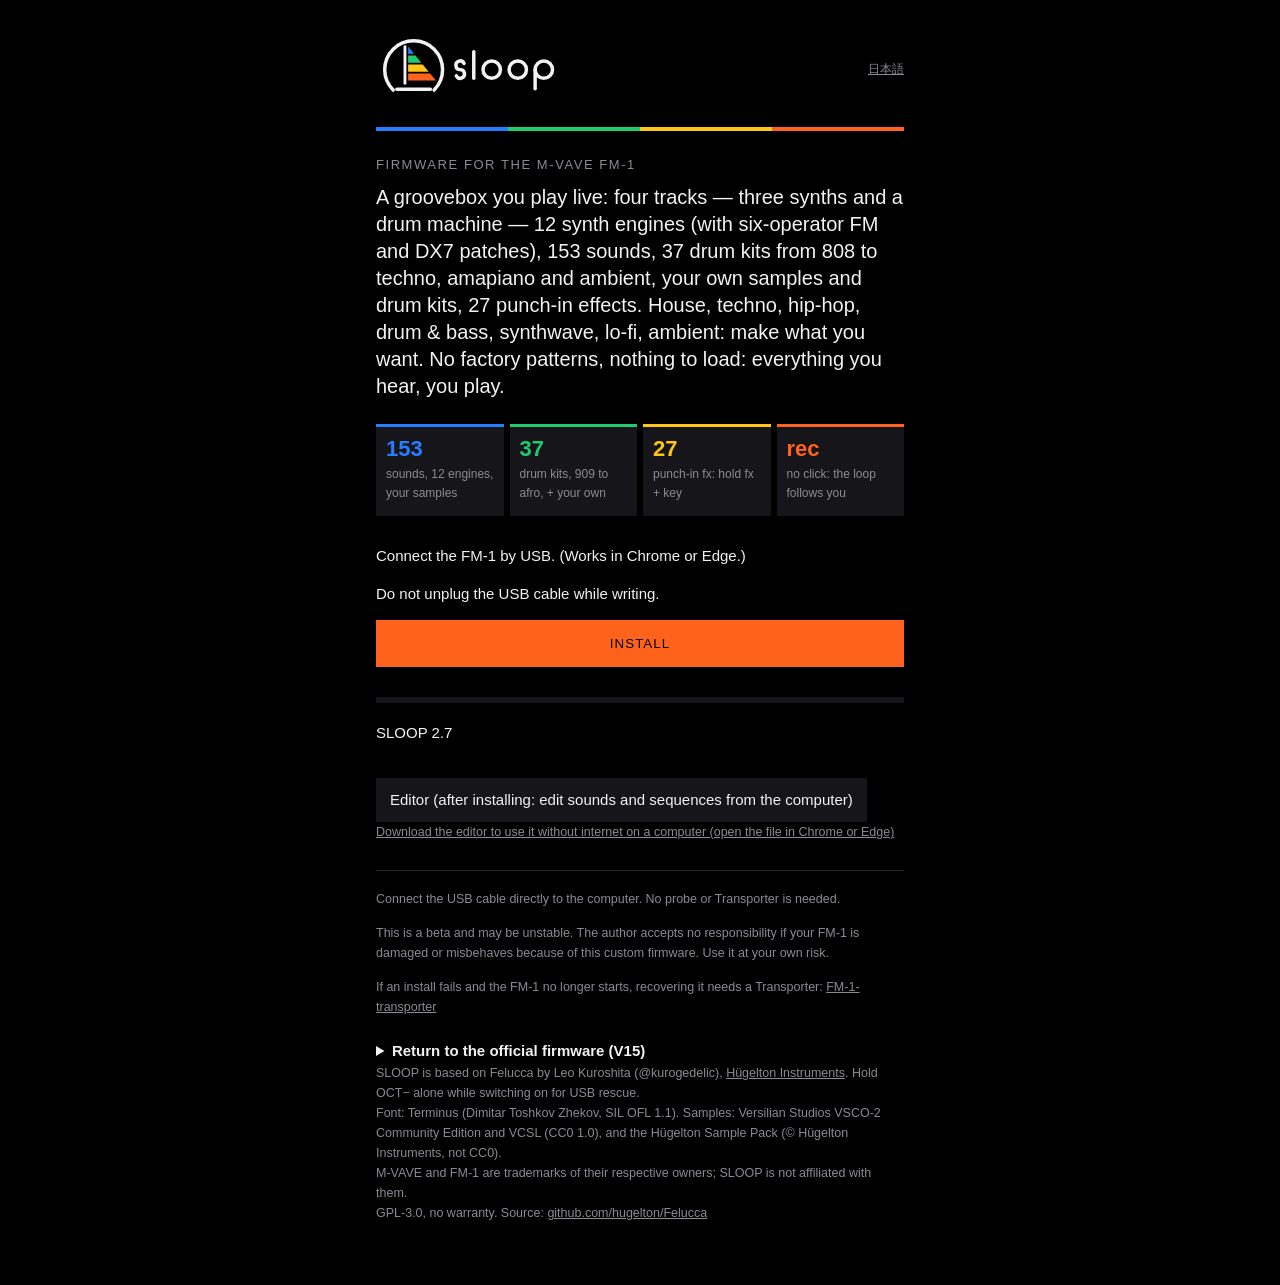
==== docs/webapp/installer/index.html @ 67b576ca "Merge upstream main (ba54ba5, SLOOP 2.7) The SMK-37 parts with 2.7: - the board's input layer (smk_i" ====
<!doctype html>
<!-- SPDX-License-Identifier: GPL-3.0-only
     Copyright (C) 2026 Leo Kuroshita (@kurogedelic), Hügelton Instruments -->
<html lang="en">
<head>
<meta charset="utf-8">
<meta name="viewport" content="width=device-width, initial-scale=1">
<title>SLOOP installer</title>
<!--PWA--><link rel="manifest" href="../sloop.webmanifest"><meta name="theme-color" content="#000000"><link rel="icon" href="../icon-192.png"><!--/PWA-->
<style>
  :root { --bg: #000; --fg: #f2f2f2; --dim: #8a8a92; --tile: #16161a; --line: #2a2a30;
          --blue: #287cff; --green: #1ecc70; --yellow: #ffc618; --orange: #ff621a; --red: #ff2c34; }
  :root[data-theme="light"] { --bg: #f4f4f2; --fg: #111; --dim: #666; --tile: #e6e6e2; --line: #d0d0cc; }
  * { box-sizing: border-box; }
  body { margin: 0; background: var(--bg); color: var(--fg);
         font: 15px/1.6 "Helvetica Neue", -apple-system, BlinkMacSystemFont, Arial, sans-serif; }
  main { max-width: 560px; margin: 0 auto; padding: 32px 16px 48px; }
  .top { display: flex; align-items: center; justify-content: space-between; gap: 12px; }
  .logo svg { display: block; width: 220px; height: auto; }
  .logo rect:first-child { fill: transparent; }
  .lang { font-size: 12px; color: var(--dim); cursor: pointer; text-decoration: underline; background: none;
          border: 0; padding: 0; text-transform: lowercase; }
  .strip { display: flex; height: 4px; margin: 20px 0 24px; }
  .strip i { flex: 1; } .strip i:nth-child(1) { background: var(--blue); } .strip i:nth-child(2) { background: var(--green); }
  .strip i:nth-child(3) { background: var(--yellow); } .strip i:nth-child(4) { background: var(--orange); }
  h1 { font-size: 13px; font-weight: 500; letter-spacing: .12em; text-transform: uppercase; color: var(--dim); margin: 0 0 8px; }
  .lead { font-size: 20px; line-height: 1.35; margin: 0 0 24px; }
  .tiles { display: grid; grid-template-columns: repeat(4, 1fr); gap: 6px; margin: 0 0 28px; }
  .tile { background: var(--tile); padding: 10px 10px 12px; border-top: 3px solid var(--c); min-height: 92px; }
  .tile b { display: block; font-size: 22px; font-weight: 600; color: var(--c); line-height: 1.1; }
  .tile span { display: block; font-size: 12px; color: var(--dim); text-transform: lowercase; margin-top: 4px; }
  p { margin: 0 0 14px; }
  button#go { font: 600 15px/1 inherit; font-family: inherit; background: var(--orange); color: #000; border: 0;
              padding: 16px 0; width: 100%; cursor: pointer; letter-spacing: .08em; text-transform: uppercase; }
  button#go:disabled { background: var(--tile); color: var(--dim); cursor: default; }
  #status { margin-top: 14px; min-height: 1.6em; font-variant-numeric: tabular-nums; }
  .small { color: var(--dim); font-size: 12.5px; }
  .small a, a { color: inherit; }
  progress { -webkit-appearance: none; appearance: none; width: 100%; height: 6px; margin-top: 16px; border: 0; background: var(--tile); }
  progress::-webkit-progress-bar { background: var(--tile); }
  progress::-webkit-progress-value { background: var(--orange); }
  progress::-moz-progress-bar { background: var(--orange); }
  pre { color: var(--dim); font-size: 11px; white-space: pre-wrap; margin-top: 12px; max-height: 160px; overflow: auto; }
  hr { border: 0; border-top: 1px solid var(--line); margin: 28px 0 18px; }
  [hidden] { display: none !important; }
  button.ed { font: inherit; color: var(--fg); border: 0; cursor: pointer; }
  .ed { display: inline-block; margin: 8px 0 0; padding: 10px 14px; background: var(--tile); text-decoration: none; }
  details { margin: 22px 0 0; } summary { cursor: pointer; font-weight: 600; }
  button#stock-go { font: 600 14px/1 inherit; font-family: inherit; background: var(--tile); color: var(--fg); border: 1px solid var(--line);
                    padding: 12px 16px; cursor: pointer; }
  button#stock-go:disabled { color: var(--dim); cursor: default; }
  @media (max-width: 420px) { .tiles { grid-template-columns: repeat(2, 1fr); } .logo svg { width: 170px; } }
</style>
</head>
<body>
<main>
  <div class="top"><div class="logo"><svg xmlns="http://www.w3.org/2000/svg" viewBox="0 0 760 260" width="760" height="260" role="img" aria-label="SLOOP">
<rect width="760" height="260" fill="#000"/>
<path d="M59.29 200.71 A100.00 100.00 0 1 1 200.71 200.71" fill="none" stroke="#F2F2F2" stroke-width="12" stroke-linecap="round"/>
<rect x="95.00" y="46.00" width="10" height="136.00" rx="5" fill="#F2F2F2"/>
<polygon points="111.00,50.00 111.00,50.00 131.34,75.00 111.00,75.00" fill="#287CFF"/>
<polygon points="111.00,81.00 136.22,81.00 156.56,106.00 111.00,106.00" fill="#1ECC70"/>
<polygon points="111.00,112.00 161.44,112.00 181.78,137.00 111.00,137.00" fill="#FFC618"/>
<polygon points="111.00,143.00 186.66,143.00 207.00,168.00 111.00,168.00" fill="#FF621A"/>
<rect x="66.00" y="192.00" width="128" height="12" rx="6" fill="#F2F2F2"/>
<path d="M290.88 130.00 A14.88 15.00 0 1 1 304.37 108.66" fill="none" stroke="#F2F2F2" stroke-width="12" stroke-linecap="round"/>
<path d="M290.88 130.00 A14.88 15.00 0 1 1 277.39 151.34" fill="none" stroke="#F2F2F2" stroke-width="12" stroke-linecap="round"/>
<line x1="337.76" y1="68.00" x2="337.76" y2="160.00" stroke="#F2F2F2" stroke-width="12" stroke-linecap="round"/>
<circle cx="399.76" cy="130.00" r="30.00" fill="none" stroke="#F2F2F2" stroke-width="12"/>
<circle cx="489.76" cy="130.00" r="30.00" fill="none" stroke="#F2F2F2" stroke-width="12"/>
<circle cx="579.76" cy="130.00" r="30.00" fill="none" stroke="#F2F2F2" stroke-width="12"/>
<line x1="549.76" y1="130.00" x2="549.76" y2="196.00" stroke="#F2F2F2" stroke-width="12" stroke-linecap="round"/>
</svg>
</div><button class="lang" id="lang"></button></div>
  <div class="strip"><i></i><i></i><i></i><i></i></div>
  
  
  <h1>Firmware for the M-VAVE FM-1</h1>
  <p class="lead">A groovebox you play live: four tracks — three synths and a drum machine — 12 synth engines (with six-operator FM and DX7 patches), 153 sounds, 37 drum kits from 808 to techno, amapiano and ambient, your own samples and drum kits, 27 punch-in effects. House, techno, hip-hop, drum &amp; bass, synthwave, lo-fi, ambient: make what you want. No factory patterns, nothing to load: everything you hear, you play.</p>
  <div class="tiles">
    <div class="tile" style="--c: var(--blue)"><b>153</b><span>sounds, 12 engines, your samples</span></div>
    <div class="tile" style="--c: var(--green)"><b>37</b><span>drum kits, 909 to afro, + your own</span></div>
    <div class="tile" style="--c: var(--yellow)"><b>27</b><span>punch-in fx: hold fx + key</span></div>
    <div class="tile" style="--c: var(--orange)"><b>rec</b><span>no click: the loop follows you</span></div>
  </div>
  <p data-t="intro"></p>
  <p data-t="warn"></p>
  <p><button id="go" disabled data-t="install"></button></p>
  <progress id="bar" max="100" value="0"></progress>
  <p id="status"></p>
  <pre id="log"></pre>
  <a class="ed" href="../editor/" data-t="editor"></a>
  <p class="small"><a href="../editor/sloop-editor.html" download="sloop-editor-2.7.html" data-t="edOffline"></a></p>
  <p><button id="app" class="ed" hidden data-t="appInstall"></button></p>
  <hr>
  <p class="small" data-t="direct"></p>
  <p class="small" data-t="beta"></p>
  <p class="small"><span data-t="brick"></span>
    <a href="https://github.com/kurogedelic/FM-1-transporter" target="_blank" rel="noopener">FM-1-transporter</a></p>
  <details>
    <summary data-t="stockTitle"></summary>
    <p class="small" data-t="stockHelp"></p>
    <p class="small"><a href="https://www.m-vave.com/download" target="_blank" rel="noopener">www.m-vave.com/download</a></p>
    <p class="small" data-t="stockBackup"></p>
    <p><a class="ed" href="../editor/" data-t="stockEditor"></a></p>
    <p class="small"><label><input id="stock-saved" type="checkbox"> <span data-t="stockSaved"></span></label></p>
    <p class="small"><label><span data-t="stockFile"></span><br><input id="stock-file" type="file" accept=".fwsc"></label></p>
    <p><button id="stock-go" disabled data-t="stockGo"></button></p>
    <p class="small" data-t="back"></p>
  </details>
  <p class="small">SLOOP is based on Felucca by Leo Kuroshita (@kurogedelic), <a href="https://hugelton.com" target="_blank" rel="noopener">Hügelton Instruments</a>.
    Hold OCT− alone while switching on for USB rescue.<br>
    Font: Terminus (Dimitar Toshkov Zhekov, SIL OFL 1.1). Samples: Versilian Studios VSCO-2 Community Edition and VCSL (CC0 1.0), and the Hügelton Sample Pack (© Hügelton Instruments, not CC0).<br>
    M-VAVE and FM-1 are trademarks of their respective owners; SLOOP is not affiliated with them.<br>
    <span data-t="license"></span> <a href="https://github.com/hugelton/Felucca" target="_blank" rel="noopener">github.com/hugelton/Felucca</a></p>
</main>
<script type="module">
// SPDX-License-Identifier: GPL-3.0-only
// Copyright (C) 2026 Leo Kuroshita (@kurogedelic), Hügelton Instruments
//
// FM-1 .fwsc packages in the browser: the package identity and the image the
// device reads during an update.

const BLOCKS = 20, BLK = 0x30, KEEP = 0x2F;

// the package identity ("FM-1_904"): one marker byte after each of the first 20 blocks
function productOf(fwsc) {
  if (fwsc.length < BLOCKS * BLK) throw new Error("not an FM-1 package (too short)");
  let s = "";
  for (let i = 0; i < BLOCKS; i++) {
    const m = fwsc[i * BLK + KEEP];
    if (m !== 0x7D) s += String.fromCharCode((m - i - 1) & 0xFF);
  }
  return s;
}

// the image the device addresses during an update: the .fwsc without the 20 marker bytes
function logicalImage(fwsc) {
  const out = new Uint8Array(fwsc.length - BLOCKS);
  for (let i = 0; i < BLOCKS; i++) out.set(fwsc.subarray(i * BLK, i * BLK + KEEP), i * KEEP);
  out.set(fwsc.subarray(BLOCKS * BLK), BLOCKS * KEEP);
  return out;
}

// The official FM-1 V15 (M-VAVE Downloads -> PC Firmware -> FM-1 V15, FM-1.fwsc), for the return to the
// official firmware: only that exact file is accepted (its SHA-256 pins every byte: the loader, the app, the
// layout; the name of the file proves nothing). The digest is the one Felucca 1.0 pins.
const STOCK_V15_SHA256 = "db1642b2b6fa5c2cccb11ffd13878068bb28601678d3644049f99dc40e7edb8a";
const STOCK_V15_SIZE = 699956;
const STOCK_V15_PRODUCT = "FM-1_015";

async function sha256hex(bytes) {
  const d = await crypto.subtle.digest("SHA-256", bytes);
  return [...new Uint8Array(d)].map((x) => x.toString(16).padStart(2, "0")).join("");
}

async function validateStockPackage(bytes) {
  if (bytes.length !== STOCK_V15_SIZE || await sha256hex(bytes) !== STOCK_V15_SHA256 || productOf(bytes) !== STOCK_V15_PRODUCT)
    throw new Error("select the unmodified official FM-1 V15 file (FM-1.fwsc)");
  return { product: STOCK_V15_PRODUCT, image: logicalImage(bytes) };
}

// SPDX-License-Identifier: GPL-3.0-only
// Copyright (C) 2026 Leo Kuroshita (@kurogedelic), Hügelton Instruments
//
// The FM-1 USB-MIDI update protocol (M-UPGRADE compatible) over WebMIDI.
// Step 1: the running firmware reads parts of the package and stages the update
// loader. Step 2: the loader reads the whole image and writes it. In both steps
// the device sends cmd 0x30 read requests on the logical image and we answer.

const HS_QUERY = [0xF0, 0x00, 0x32, 0x45, 0x00, 0x00, 0x00, 0x40, 0x7F, 0xF7];
const UPGRADE = [0xF0, 0x22, 0x24, 0x35, 0x7F, 0xF7];
const MAXDATA = 512;
const sleep = (ms) => new Promise((r) => setTimeout(r, ms));
const IS_OTA = (id) => /^ota-/i.test(id.model);
// the update loader of SLOOP / Felucca packages ("ota-FM-1_9XX"). A device left in the update mode of another
// firmware (the stock updater's loader) is never written: its loader may lay the image out differently.
const OUR_LOADER = (id) => /^ota-FM-1_9\d\d$/i.test(id.text);
// the MIDI ports the installer may probe (never other gear): the FM-1 under SLOOP / Felucca ("Felucca"), under
// CLIPPER ("Clipper", its sister firmware), under a firmware named after itself ("SLOOP"), the update loaders, and
// the names Windows / macOS give the stock firmware
const FM1_PORT = /fm-1|felucca|sloop|clipper|ota|composite|sinco|usb-midi/i;

// errors carry a code the pages translate: notfound, model, stopped, noloader, lost, noreturn,
// mismatch (detail: the identity the device reports), badreq, foreign (detail: the loader's identity)
function fail(code, msg, detail = "") { const e = new Error(msg); e.code = code; e.detail = detail; return e; }

function pack7(data) {
  const out = []; let acc = 0, nb = 0;
  for (const b of data) {
    acc |= b << nb; nb += 8;
    while (nb >= 7) { out.push(acc & 0x7F); acc >>>= 7; nb -= 7; }
  }
  if (nb) out.push(acc & 0x7F);
  return out;
}

function unpack7(s) {
  const out = []; let acc = 0, nb = 0;
  for (const b of s) {
    acc |= (b & 0x7F) << nb; nb += 7;
    while (nb >= 8) { out.push(acc & 0xFF); acc >>>= 8; nb -= 8; }
  }
  return out;
}

function response(addr, data, fl = 0) {
  const len = data.length;
  const body = [0x00, 0x59, 0x30, (len + 8) & 0xFF, ((len + 8) >> 8) & 0xFF, 0, fl,
    addr & 0xFF, (addr >>> 8) & 0xFF, (addr >>> 16) & 0xFF, (addr >>> 24) & 0xFF,
    len & 0xFF, (len >> 8) & 0xFF, 0, ...data];
  let s = 0;
  for (let i = 6; i < body.length; i++) s += body[i];
  body.push(~s & 0xFF);
  return [0xF0, ...pack7(body), 0xF7];
}

function parseRequest(pkt) {
  if (pkt[0] !== 0xF0 || pkt[pkt.length - 1] !== 0xF7) return null;
  const u = unpack7(pkt.slice(1, -1));
  if (u.length !== 15 || u[0] !== 0 || u[1] !== 0x59 || u[2] !== 0x30) return null;
  let s = 0;
  for (let i = 6; i < 14; i++) s += u[i];
  if ((~s & 0xFF) !== u[14]) return null;
  return { fl: u[6], addr: (u[7] | (u[8] << 8) | (u[9] << 16) | (u[10] << 24)) >>> 0, len: u[11] | (u[12] << 8) | (u[13] << 16) };
}

function parseIdentity(pkt) {
  const d = unpack7(pkt.slice(1, -1));
  if (d.length !== 34 || d[0] !== 0 || d[1] !== 0x59 || d[2] !== 0x11) return null;
  const txt = String.fromCharCode(...d.slice(6, 33)).replace(/\0+$/, "");
  const m = /^([^_]+)_(\d+)$/.exec(txt);
  return m ? { text: txt, model: m[1], version: parseInt(m[2], 10) } : null;
}

// one MIDI in/out pair with a SysEx queue
class Link {
  constructor(input, output) {
    this.input = input; this.output = output; this.q = []; this.waiter = null;
    input.onmidimessage = (ev) => {
      if (ev.data[0] !== 0xF0) return;
      this.q.push(Array.from(ev.data));
      if (this.waiter) { const w = this.waiter; this.waiter = null; w(); }
    };
  }
  get lost() { return this.input.state === "disconnected" || this.output.state === "disconnected"; }
  // false when the port is gone (unplugged): WebMIDI throws on a disconnected output
  send(bytes) {
    try { this.output.send(bytes); return true; } catch (_) { return false; }
  }
  drain() { this.q.length = 0; }
  async read(ms) {
    if (!this.q.length) {
      let tm;
      await Promise.race([new Promise((r) => { this.waiter = r; }), new Promise((r) => { tm = setTimeout(r, ms); })]);
      clearTimeout(tm);
      this.waiter = null;
    }
    return this.q.shift() || null;
  }
  close() { this.input.onmidimessage = null; }
}

async function handshake(link, tries = 3) {
  link.drain();
  for (let t = 0; t < tries; t++) {
    if (!link.send(HS_QUERY)) return null;
    const end = Date.now() + 1000;
    while (Date.now() < end) {
      const p = await link.read(end - Date.now());
      if (!p) break;
      const id = parseIdentity(p);
      if (id) return id;
    }
  }
  return null;
}

class Updater {
  constructor(access, log) {
    this.access = access;
    this.log = log || (() => {});
  }

  // every in/out pair with the same port name that answers the handshake
  async find(filter) {
    const outs = [...this.access.outputs.values()];
    for (const input of this.access.inputs.values()) {
      if (input.state === "disconnected") continue;
      if (!FM1_PORT.test(input.name || "")) continue;   // never probe other gear
      const output = outs.find((o) => o.name === input.name) || (outs.length === 1 ? outs[0] : null);
      if (!output) continue;
      try { await input.open(); await output.open(); } catch (_) { continue; }
      const link = new Link(input, output);
      const id = await handshake(link, 2);
      if (id && (!filter || filter(id))) return { link, id, name: input.name };
      link.close();
    }
    return null;
  }

  // the MIDI inputs there are, for the "not found" message: " (MIDI: a, b)" (a port the installer skipped shows)
  seen() {
    const names = [...this.access.inputs.values()].filter((p) => p.state !== "disconnected").map((p) => p.name || "?");
    return names.length ? ` (MIDI: ${names.join(", ")})` : " (MIDI: none)";
  }

  async waitFor(filter, ms) {
    const end = Date.now() + ms;
    while (Date.now() < end) {
      const dev = await this.find(filter);
      if (dev) return dev;
      await sleep(1000);
    }
    return null;
  }

  // serve read requests until the device asks for one of the finish addresses; stops early
  // when the port disappears (lost: true) instead of waiting out idleMs
  async serve(link, image, finishAddr, idleMs, onProgress) {
    let served = 0, last = Date.now();
    for (;;) {
      const pkt = await link.read(1000);
      if (!pkt) {
        if (link.lost) return { served, finished: false, lost: true };
        if (Date.now() - last > idleMs) return { served, finished: false };
        continue;
      }
      const r = parseRequest(pkt);
      if (!r) continue;
      last = Date.now();
      if (r.addr === 0xE0000000 || r.addr === 0xF0000000) {
        link.send(response(r.addr, [...new TextEncoder().encode("success"), 0]));
        if (r.addr === finishAddr) return { served, finished: true };
        continue;
      }
      if (r.len > MAXDATA || r.addr + r.len > image.length) throw fail("badreq", `bad request ${r.addr.toString(16)}+${r.len}`);
      await sleep(10);
      if (!link.send(response(r.addr, Array.from(image.subarray(r.addr, r.addr + r.len)), r.fl))) {
        return { served, finished: false, lost: true };
      }
      served++;
      if (onProgress) onProgress(served, r.addr);
    }
  }

  // full install: running firmware -> loader -> new firmware
  async install(image, product, onStep) {
    const step = onStep || (() => {});
    const dev = await this.find((id) => !IS_OTA(id));
    if (!dev) throw fail("notfound", "FM-1 not found (USB cable, and no other app using it?)", this.seen());
    const [model] = product.split("_");
    if (dev.id.model !== model) { dev.link.close(); throw fail("model", `the device is ${dev.id.text}, the package is for ${product}`); }
    step("start", dev.id.text);
    dev.link.send(UPGRADE);
    await sleep(2000);
    const s1 = await this.serve(dev.link, image, 0xE0000000, 8000, (n) => step("verify", n));
    dev.link.close();
    if (!s1.finished) throw fail(s1.lost ? "lost" : "stopped", `the device ${s1.lost ? "was disconnected" : "stopped"} after ${s1.served} requests: nothing was written`);
    step("loader");
    await sleep(3000);
    const ota = await this.waitFor(IS_OTA, 30000);
    if (!ota) throw fail("noloader", "the update loader did not appear. Replug the USB cable and press Install again: the device stays in update mode until it is finished.");
    const s2 = await this.write(ota, image, step);
    if (!s2.finished) throw fail(s2.lost ? "lost" : "stopped", `the loader ${s2.lost ? "was disconnected" : "stopped"} after ${s2.served} requests. Replug and press Install again to resume.`);
    step("reboot");
    await sleep(3000);
    const back = await this.waitFor((id) => !IS_OTA(id), 40000);
    if (!back) throw fail("noreturn", "the device did not come back: power-cycle it");
    back.link.close();
    if (back.id.text !== product) throw fail("mismatch", `installed, but the device reports ${back.id.text}`, back.id.text);
    step("done", back.id.text);
    return back.id.text;
  }

  // step 2 with the loader found by find()/waitFor()
  async write(ota, image, step) {
    ota.link.send(UPGRADE);
    await sleep(2000);
    const s2 = await this.serve(ota.link, image, 0xF0000000, 180000, (n) => step("write", n));
    ota.link.close();
    return s2;
  }

  // resume: the device is already in update mode (loader) -> true when the write finished. Only SLOOP's
  // own loader is resumed, except for the return to the official firmware (opts.product: the official
  // package, its identity checked once the FM-1 is back, after Felucca 1.0): that one is the official
  // loader's own image, as M-UPGRADE would write it
  async resume(image, onStep, opts = {}) {
    const ota = await this.find(IS_OTA);
    if (!ota) return false;
    if (!OUR_LOADER(ota.id) && !opts.product) {
      ota.link.close();
      throw fail("foreign", `the FM-1 is in the update mode of another firmware (${ota.id.text}): finish that update with its own updater`, ota.id.text);
    }
    const step = onStep || (() => {});
    if (!(await this.write(ota, image, step)).finished) return false;
    if (opts.product) {
      step("reboot");
      await sleep(3000);
      const back = await this.waitFor((id) => !IS_OTA(id), 40000);
      if (!back) throw fail("noreturn", "the FM-1 did not come back after the write: power-cycle it");
      back.link.close();
      if (back.id.text !== opts.product) throw fail("mismatch", `written, but the FM-1 reports ${back.id.text}`, back.id.text);
      step("done", back.id.text);
    }
    return true;
  }
}

const $ = (id) => document.getElementById(id);
const TEXT = {
  ja: {
    intro: "FM-1 を USB で接続してください。（Chrome か Edge で使えます）",
    warn: "書き込み中は USB を抜かないでください。",
    install: "インストール", other: "English",
    editor: "エディタ（インストール後、パソコンから音色やシーケンスを編集）",
    edOffline: "エディタをダウンロード（パソコンでインターネットなしで使う：ファイルを Chrome / Edge で開く）",
    appInstall: "アプリとしてインストール（エディタとインストーラーがオフラインで使える・Android も）",
    direct: "USB ケーブルはパソコンに直接つないでください。Probe や Transporter などの機材は不要です。",
    brick: "万一インストールに失敗して起動しなくなった場合は、復旧に Transporter が必要です:",
    beta: "これはベータ版で、不安定な場合があります。このカスタムファームウェアを使ったことで FM-1 が壊れたり不具合が起きたりしても、作者は一切の責任を負いません。自己責任でお使いください。",
    back: "公式ファームウェアに戻すには、M-VAVE 公式のアップデーター M-UPGRADE（Downloads → PC Software → M-UPGRADE）と公式ファームウェア（PC Firmware → FM-1 V15）が必要です。",
    nomidi: "このブラウザでは使えません。Chrome か Edge で開いてください。", loadfail: "読み込めませんでした: ",
    start: "開始します", verify: "確認中", loader: "書き込みモードに切り替え中", write: "書き込み中",
    reboot: "再起動中", done: "完了しました", stopped: "途中で止まりました。USB を挿し直してもう一度押してください。",
    error: "エラー: ",
    denied: "MIDI（SysEx）の使用が許可されませんでした。アドレスバーのサイト設定で MIDI を許可して、もう一度押してください。",
    notfound: "FM-1 が見つかりません。USB ケーブル（データ通信用か）を確かめ、MIDI を使う他のアプリを閉じてから、もう一度押してください。",
    model: "接続されている機器は FM-1 ではありません。",
    lost: "USB の接続が切れました。挿し直してもう一度押してください。",
    noloader: "書き込みモードの FM-1 が見つかりません。USB を挿し直してもう一度押してください（終わるまで書き込みモードのままです）。",
    noreturn: "FM-1 が戻ってきません。電源を入れ直してください。",
    mismatch: "書き込みは終わりましたが、FM-1 が別のバージョンを報告しています: ",
    foreign: "FM-1 は別のファームウェアの書き込みモードです。そのアップデーター（M-UPGRADE）で書き込みを終えてから、もう一度インストールしてください: ",
    badpkg: "インストールするファイルが壊れています。ページを再読み込みしてください。",
    leave: "書き込み中です。ページを閉じないでください。",
    license: "GPL-3.0、無保証。ソース:",
    stockTitle: "公式ファームウェア（V15）に戻す",
    stockHelp: "M-VAVE のサイトから公式の FM-1 V15 をダウンロードし、中の FM-1.fwsc（変更していないもの）を選んでください。ファイルはこのブラウザの中で確認され、どこにも送られません。",
    stockBackup: "公式ファームウェアは SLOOP の曲・プロジェクト・サンプルを開けません。先にエディタでバックアップを保存してください（Projects → Backup）。SLOOP を入れ直せば、エディタから復元できます。",
    stockEditor: "エディタを開いてバックアップする", stockSaved: "バックアップをパソコンに保存しました",
    stockFile: "公式の FM-1.fwsc", stockGo: "公式 V15 をインストール",
    stockValid: "公式 V15 を確認しました", stockBad: "公式 V15 ではありません: ",
    stockConfirm: "FM-1 に公式 V15 をインストールします。SLOOP の曲は公式ファームウェアでは開けません。バックアップは保存しましたか？",
    stockFinish: "FM-1 は SLOOP の書き込みモードです。先に「インストール」で SLOOP の書き込みを終えてから、公式 V15 に戻してください。",
    back: "M-VAVE のアップデーター M-UPGRADE（Downloads → PC Software）でも戻せます。FM-1 が見つからない場合は、MIDI を使う他のアプリとブラウザのタブを閉じてください。",
  },
  en: {
    intro: "Connect the FM-1 by USB. (Works in Chrome or Edge.)",
    warn: "Do not unplug the USB cable while writing.",
    install: "Install", other: "日本語",
    editor: "Editor (after installing: edit sounds and sequences from the computer)",
    edOffline: "Download the editor to use it without internet on a computer (open the file in Chrome or Edge)",
    appInstall: "Install the app (the editor and the installer offline, Android too)",
    direct: "Connect the USB cable directly to the computer. No probe or Transporter is needed.",
    brick: "If an install fails and the FM-1 no longer starts, recovering it needs a Transporter:",
    beta: "This is a beta and may be unstable. The author accepts no responsibility if your FM-1 is damaged or misbehaves because of this custom firmware. Use it at your own risk.",
    back: "To go back to the official firmware you need M-VAVE's official updater, M-UPGRADE (Downloads → PC Software → M-UPGRADE), and the official firmware (PC Firmware → FM-1 V15).",
    nomidi: "This browser cannot do it. Open the page in Chrome or Edge.", loadfail: "Could not load: ",
    start: "Starting", verify: "Verifying", loader: "Switching to update mode", write: "Writing",
    reboot: "Restarting", done: "Done", stopped: "Stopped. Replug the USB cable and press Install again.",
    error: "Error: ",
    denied: "MIDI (SysEx) access was not allowed. Allow MIDI in the site settings (address bar) and press Install again.",
    notfound: "FM-1 not found. Check the USB cable (a data cable), close other apps that use MIDI, and press Install again.",
    model: "The connected device is not an FM-1.",
    lost: "The USB connection was lost. Replug it and press Install again.",
    noloader: "The FM-1 in update mode was not found. Replug the USB cable and press Install again (it stays in update mode until it is finished).",
    noreturn: "The FM-1 did not come back. Power-cycle it.",
    mismatch: "Written, but the FM-1 reports another version: ",
    foreign: "The FM-1 is in the update mode of another firmware. Finish that update with its own updater (M-UPGRADE), then press Install again: ",
    badpkg: "The file to install is damaged. Reload the page.",
    leave: "Writing. Do not close the page.",
    license: "GPL-3.0, no warranty. Source:",
    stockTitle: "Return to the official firmware (V15)",
    stockHelp: "Download the official FM-1 V15 from M-VAVE and select the FM-1.fwsc inside it, unmodified. The file is checked in this browser; it is not sent anywhere.",
    stockBackup: "The official firmware cannot open SLOOP's music, projects or samples. Save a backup with the editor first (Projects → Backup); reinstall SLOOP and restore it from the editor whenever you want them back.",
    stockEditor: "Open the editor to back up", stockSaved: "I saved a backup on this computer",
    stockFile: "The official FM-1.fwsc", stockGo: "Install the official V15",
    stockValid: "Official V15 verified", stockBad: "Not the official V15: ",
    stockConfirm: "Install the official V15 on the FM-1? The official firmware cannot open SLOOP's music. Did you save a backup?",
    stockFinish: "The FM-1 is in SLOOP's update mode. Press Install to finish the SLOOP update first, then return to the official V15.",
    back: "M-VAVE's own updater, M-UPGRADE (Downloads → PC Software), works too. If it does not find the FM-1, close every other app and browser tab that uses MIDI.",
  },
};
let lang = (navigator.language || "en").toLowerCase().startsWith("ja") ? "ja" : "en";
const t = (k) => TEXT[lang][k];
let lastKey = null, lastArg = "";
function applyLang() {
  document.documentElement.lang = lang;
  document.querySelectorAll("[data-t]").forEach((e) => { e.textContent = t(e.dataset.t); });
  $("lang").textContent = t("other");
  if (lastKey) $("status").textContent = t(lastKey) + lastArg;
}
$("lang").addEventListener("click", () => { lang = lang === "ja" ? "en" : "ja"; applyLang(); });
applyLang();
/* the site without internet (SLOOP 2.6, webapp/sw.js): opened once online, the installer, the firmware and the
 * editor work offline too, still on https (Android: a downloaded file opens as content://, where Chrome refuses MIDI) */
if ("serviceWorker" in navigator && /^https?:$/.test(location.protocol))
  navigator.serviceWorker.register("../sw.js").catch(() => {});
{
  let ask = null;
  window.addEventListener("beforeinstallprompt", (e) => { e.preventDefault(); ask = e; $("app").hidden = false; });
  window.addEventListener("appinstalled", () => { ask = null; $("app").hidden = true; });
  $("app").addEventListener("click", async () => {
    if (!ask) return;
    ask.prompt();
    await ask.userChoice.catch(() => {});
    ask = null;
    $("app").hidden = true;
  });
}
const sayK = (k, arg = "") => { lastKey = k; lastArg = arg; $("status").textContent = t(k) + arg; };
const say = (txt) => { lastKey = null; $("status").textContent = txt; };
const log = (t) => { $("log").textContent += t + "\n"; };
let image = null;
const meta = {"version": "2.7", "product": "FM-1_900", "pkg": "../../firmware/sloop-2.7.fwsc", "sha256": "194a254cc4df80e27b52efee58821c304391c1c0c4df8d61fa23c2c246f8c9b3"};

let writing = false, stock = null;
const lockAll = (on) => {
  writing = on;
  $("go").disabled = on || !image;
  $("stock-go").disabled = on || !stock || !$("stock-saved").checked;
  $("stock-file").disabled = on;
};
window.addEventListener("beforeunload", (e) => { if (writing) { e.preventDefault(); e.returnValue = t("leave"); } });

(async () => {
  if (!navigator.requestMIDIAccess) { sayK("nomidi"); return; }
  try {
    /* (2.7) never the browser's old copy: a new build keeps the file's name (sloop-2.7.fwsc), and a copy kept from the
       build before is "damaged" here. no-cache asks the server first; a mismatch is fetched once more, bypassing the cache */
    const sha = async (pkg) => [...new Uint8Array(await crypto.subtle.digest("SHA-256", pkg))].map((b) => b.toString(16).padStart(2, "0")).join("");
    const get = async (cache) => {
      const r = await fetch(meta.pkg, { cache });
      if (!r.ok) throw new Error(`${meta.pkg}: HTTP ${r.status}`);
      return new Uint8Array(await r.arrayBuffer());
    };
    const check = meta.sha256 && self.crypto && crypto.subtle;
    let pkg = await get("no-cache");
    if (check && (await sha(pkg)) !== meta.sha256) pkg = await get("reload");
    if (productOf(pkg) !== meta.product) { sayK("badpkg"); return; }
    if (check) {                                       /* a damaged download is never offered (the loader checks its CRC too) */
      const h = await sha(pkg);
      if (h !== meta.sha256) { sayK("badpkg"); log(`sha256 ${h}, expected ${meta.sha256}`); return; }
    }
    image = logicalImage(pkg);
    say(`SLOOP ${meta.version}`);
    lockAll(writing);
  } catch (e) { sayK("loadfail", e.message); }
})();

const total = 74 + 1179;                           /* reads: step 1, step 2 (head + app area, SLOOP 2.0 loader) */
const step = (k, a) => {
  log(`${k} ${a ?? ""}`);
  if (k === "start") sayK("start");
  if (k === "verify") { sayK("verify"); $("bar").value = Math.min(100, (a / total) * 100); }
  if (k === "loader") sayK("loader");
  if (k === "write") { sayK("write"); $("bar").value = Math.min(100, ((74 + a) / total) * 100); }
  if (k === "reboot") sayK("reboot");
  if (k === "done") { $("bar").value = 100; sayK("done"); }
};
const failed = (e) => {
  if (e && e.code && TEXT[lang][e.code]) sayK(e.code, e.detail || "");
  else sayK("error", e && e.message);
  log(String(e && e.stack || e));
};

$("go").addEventListener("click", async () => {
  if (writing) return;
  lockAll(true);
  let midi;
  try { midi = await navigator.requestMIDIAccess({ sysex: true }); }
  catch (e) { sayK("denied"); lockAll(false); return; }
  try {
    const up = new Updater(midi, log);
    const ota = await up.find((id) => /^ota-/i.test(id.model));
    if (ota) {
      ota.link.close();
      sayK((await up.resume(image, step)) ? "done" : "stopped");
    } else {
      await up.install(image, meta.product, step);
    }
  } catch (e) { failed(e); }
  lockAll(false);
});

/* back to the official V15 (after Felucca 1.0): only the exact official file, a backup first (the editor),
   through the same update path as M-UPGRADE; a device left in the official updater's mode is finished */
$("stock-saved").addEventListener("change", () => lockAll(writing));
$("stock-file").addEventListener("change", async () => {
  const f = $("stock-file").files[0];
  stock = null;
  lockAll(writing);
  if (!f) return;
  try { stock = await validateStockPackage(new Uint8Array(await f.arrayBuffer())); sayK("stockValid"); }
  catch (e) { sayK("stockBad", e.message); }
  lockAll(writing);
});
$("stock-go").addEventListener("click", async () => {
  if (writing || !stock || !$("stock-saved").checked || !confirm(t("stockConfirm"))) return;
  lockAll(true);
  let midi;
  try { midi = await navigator.requestMIDIAccess({ sysex: true }); }
  catch (e) { sayK("denied"); lockAll(false); return; }
  try {
    const up = new Updater(midi, log);
    const ota = await up.find((id) => /^ota-/i.test(id.model));
    if (ota) {
      ota.link.close();
      if (OUR_LOADER(ota.id)) sayK("stockFinish");    /* SLOOP's loader: finish SLOOP first (Install) */
      else sayK((await up.resume(stock.image, step, { product: stock.product })) ? "done" : "stopped");
    } else {
      await up.install(stock.image, stock.product, step);
    }
  } catch (e) { failed(e); }
  lockAll(false);
});
</script>
</body>
</html>
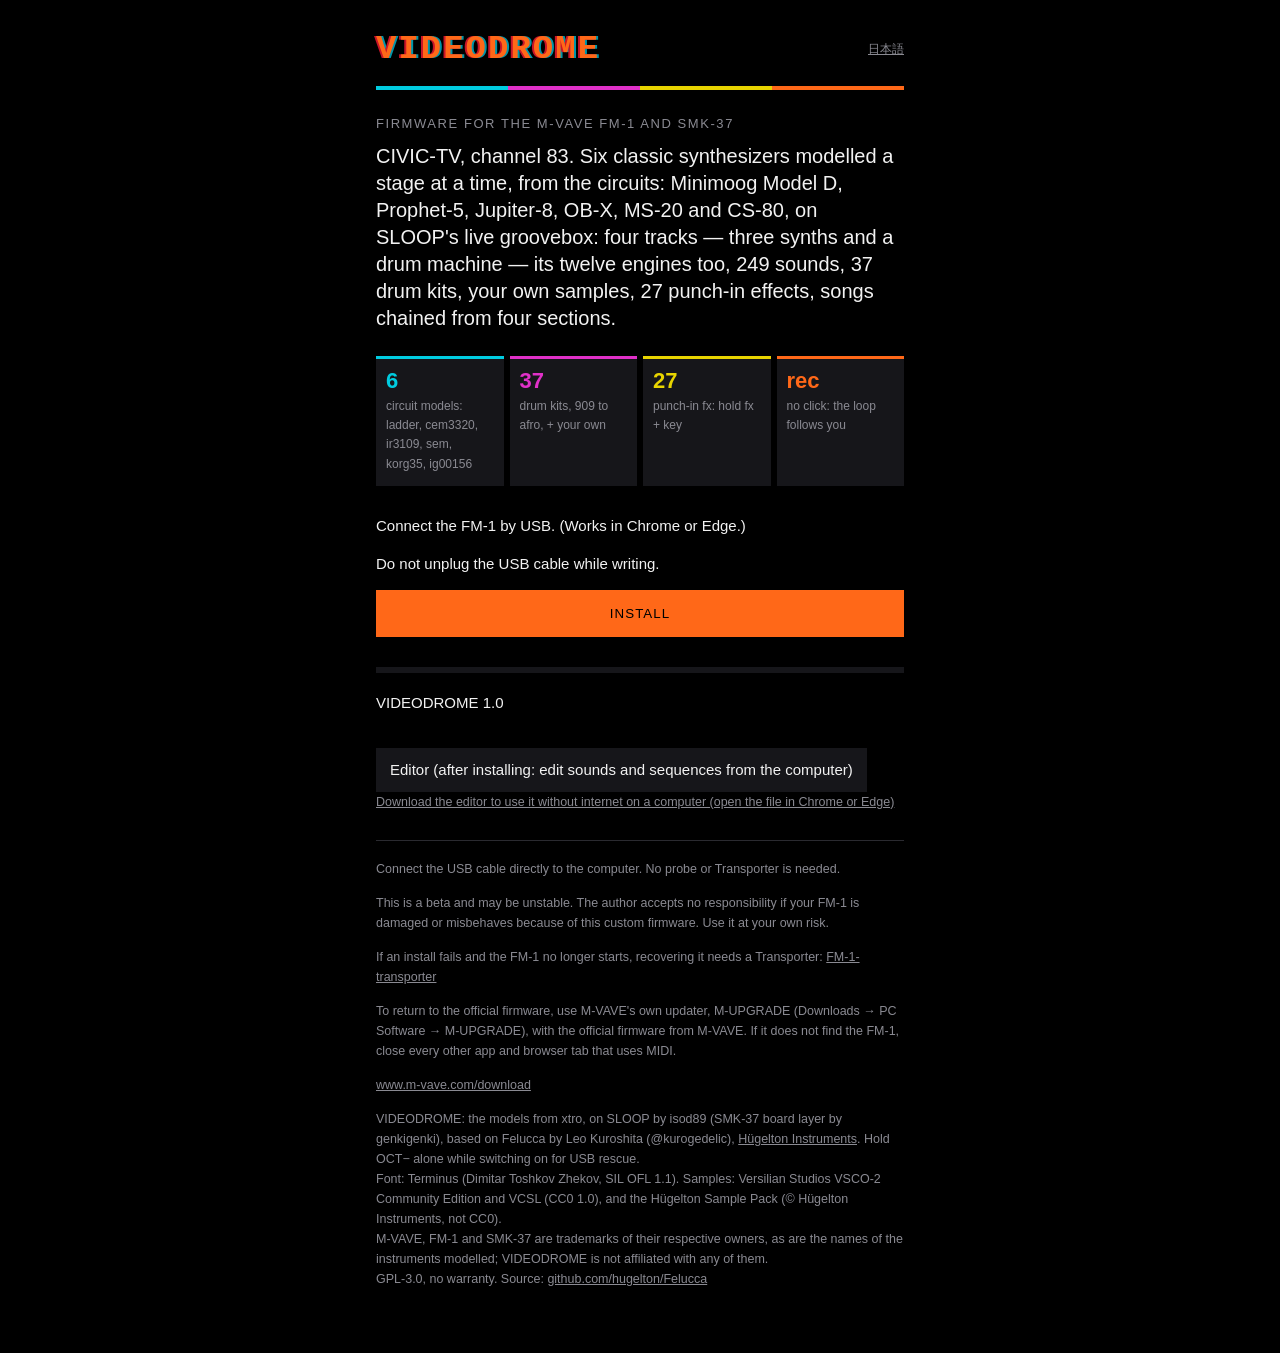
==== commit 5d1549d4: "Videodrome 1.0: levels, the regression fixes, documentation, packages and the install site - The six" ====
--- a/docs/webapp/installer/index.html
+++ b/docs/webapp/installer/index.html
@@ -5,11 +5,12 @@
 <head>
 <meta charset="utf-8">
 <meta name="viewport" content="width=device-width, initial-scale=1">
-<title>SLOOP installer</title>
+<title>VIDEODROME installer</title>
 <!--PWA--><link rel="manifest" href="../sloop.webmanifest"><meta name="theme-color" content="#000000"><link rel="icon" href="../icon-192.png"><!--/PWA-->
 <style>
   :root { --bg: #000; --fg: #f2f2f2; --dim: #8a8a92; --tile: #16161a; --line: #2a2a30;
-          --blue: #287cff; --green: #1ecc70; --yellow: #ffc618; --orange: #ff621a; --red: #ff2c34; }
+          --blue: #00cce0; --green: #e030c8; --yellow: #e8d400; --orange: #ff6818; --red: #ff2c34;
+          --vd: #ff6818; --vdr: #c81428; --vdc: #0096aa; }   /* VIDEODROME: the colour bars, the title card's orange */
   :root[data-theme="light"] { --bg: #f4f4f2; --fg: #111; --dim: #666; --tile: #e6e6e2; --line: #d0d0cc; }
   * { box-sizing: border-box; }
   body { margin: 0; background: var(--bg); color: var(--fg);
@@ -17,6 +18,8 @@
   main { max-width: 560px; margin: 0 auto; padding: 32px 16px 48px; }
   .top { display: flex; align-items: center; justify-content: space-between; gap: 12px; }
   .logo svg { display: block; width: 220px; height: auto; }
+  .vdmark { color: var(--vd); font: 700 34px/1 ui-monospace, Menlo, Consolas, monospace; letter-spacing: 2px;
+            text-shadow: -2px 0 var(--vdr), 2px 0 var(--vdc); }
   .logo rect:first-child { fill: transparent; }
   .lang { font-size: 12px; color: var(--dim); cursor: pointer; text-decoration: underline; background: none;
           border: 0; padding: 0; text-transform: lowercase; }
@@ -54,31 +57,14 @@
 </head>
 <body>
 <main>
-  <div class="top"><div class="logo"><svg xmlns="http://www.w3.org/2000/svg" viewBox="0 0 760 260" width="760" height="260" role="img" aria-label="SLOOP">
-<rect width="760" height="260" fill="#000"/>
-<path d="M59.29 200.71 A100.00 100.00 0 1 1 200.71 200.71" fill="none" stroke="#F2F2F2" stroke-width="12" stroke-linecap="round"/>
-<rect x="95.00" y="46.00" width="10" height="136.00" rx="5" fill="#F2F2F2"/>
-<polygon points="111.00,50.00 111.00,50.00 131.34,75.00 111.00,75.00" fill="#287CFF"/>
-<polygon points="111.00,81.00 136.22,81.00 156.56,106.00 111.00,106.00" fill="#1ECC70"/>
-<polygon points="111.00,112.00 161.44,112.00 181.78,137.00 111.00,137.00" fill="#FFC618"/>
-<polygon points="111.00,143.00 186.66,143.00 207.00,168.00 111.00,168.00" fill="#FF621A"/>
-<rect x="66.00" y="192.00" width="128" height="12" rx="6" fill="#F2F2F2"/>
-<path d="M290.88 130.00 A14.88 15.00 0 1 1 304.37 108.66" fill="none" stroke="#F2F2F2" stroke-width="12" stroke-linecap="round"/>
-<path d="M290.88 130.00 A14.88 15.00 0 1 1 277.39 151.34" fill="none" stroke="#F2F2F2" stroke-width="12" stroke-linecap="round"/>
-<line x1="337.76" y1="68.00" x2="337.76" y2="160.00" stroke="#F2F2F2" stroke-width="12" stroke-linecap="round"/>
-<circle cx="399.76" cy="130.00" r="30.00" fill="none" stroke="#F2F2F2" stroke-width="12"/>
-<circle cx="489.76" cy="130.00" r="30.00" fill="none" stroke="#F2F2F2" stroke-width="12"/>
-<circle cx="579.76" cy="130.00" r="30.00" fill="none" stroke="#F2F2F2" stroke-width="12"/>
-<line x1="549.76" y1="130.00" x2="549.76" y2="196.00" stroke="#F2F2F2" stroke-width="12" stroke-linecap="round"/>
-</svg>
-</div><button class="lang" id="lang"></button></div>
+  <div class="top"><div class="logo"><span class="vdmark">VIDEODROME</span></div><button class="lang" id="lang"></button></div>
   <div class="strip"><i></i><i></i><i></i><i></i></div>
   
   
-  <h1>Firmware for the M-VAVE FM-1</h1>
-  <p class="lead">A groovebox you play live: four tracks — three synths and a drum machine — 12 synth engines (with six-operator FM and DX7 patches), 153 sounds, 37 drum kits from 808 to techno, amapiano and ambient, your own samples and drum kits, 27 punch-in effects. House, techno, hip-hop, drum &amp; bass, synthwave, lo-fi, ambient: make what you want. No factory patterns, nothing to load: everything you hear, you play.</p>
+  <h1>Firmware for the M-VAVE FM-1 and SMK-37</h1>
+  <p class="lead">CIVIC-TV, channel 83. Six classic synthesizers modelled a stage at a time, from the circuits: Minimoog Model D, Prophet-5, Jupiter-8, OB-X, MS-20 and CS-80, on SLOOP's live groovebox: four tracks — three synths and a drum machine — its twelve engines too, 249 sounds, 37 drum kits, your own samples, 27 punch-in effects, songs chained from four sections.</p>
   <div class="tiles">
-    <div class="tile" style="--c: var(--blue)"><b>153</b><span>sounds, 12 engines, your samples</span></div>
+    <div class="tile" style="--c: var(--blue)"><b>6</b><span>circuit models: ladder, CEM3320, IR3109, SEM, KORG35, IG00156</span></div>
     <div class="tile" style="--c: var(--green)"><b>37</b><span>drum kits, 909 to afro, + your own</span></div>
     <div class="tile" style="--c: var(--yellow)"><b>27</b><span>punch-in fx: hold fx + key</span></div>
     <div class="tile" style="--c: var(--orange)"><b>rec</b><span>no click: the loop follows you</span></div>
@@ -90,57 +76,113 @@
   <p id="status"></p>
   <pre id="log"></pre>
   <a class="ed" href="../editor/" data-t="editor"></a>
-  <p class="small"><a href="../editor/sloop-editor.html" download="sloop-editor-2.7.html" data-t="edOffline"></a></p>
+  <p class="small"><a href="../editor/sloop-editor.html" download="sloop-editor-1.0.html" data-t="edOffline"></a></p>
   <p><button id="app" class="ed" hidden data-t="appInstall"></button></p>
   <hr>
   <p class="small" data-t="direct"></p>
   <p class="small" data-t="beta"></p>
   <p class="small"><span data-t="brick"></span>
     <a href="https://github.com/kurogedelic/FM-1-transporter" target="_blank" rel="noopener">FM-1-transporter</a></p>
-  <details>
-    <summary data-t="stockTitle"></summary>
-    <p class="small" data-t="stockHelp"></p>
-    <p class="small"><a href="https://www.m-vave.com/download" target="_blank" rel="noopener">www.m-vave.com/download</a></p>
-    <p class="small" data-t="stockBackup"></p>
-    <p><a class="ed" href="../editor/" data-t="stockEditor"></a></p>
-    <p class="small"><label><input id="stock-saved" type="checkbox"> <span data-t="stockSaved"></span></label></p>
-    <p class="small"><label><span data-t="stockFile"></span><br><input id="stock-file" type="file" accept=".fwsc"></label></p>
-    <p><button id="stock-go" disabled data-t="stockGo"></button></p>
-    <p class="small" data-t="back"></p>
-  </details>
-  <p class="small">SLOOP is based on Felucca by Leo Kuroshita (@kurogedelic), <a href="https://hugelton.com" target="_blank" rel="noopener">Hügelton Instruments</a>.
+  <p class="small" data-t="back"></p>
+  <p class="small"><a href="https://www.m-vave.com/download" target="_blank" rel="noopener">www.m-vave.com/download</a></p>
+  <p class="small">VIDEODROME: the models from xtro, on SLOOP by isod89 (SMK-37 board layer by genkigenki), based on Felucca by Leo Kuroshita (@kurogedelic), <a href="https://hugelton.com" target="_blank" rel="noopener">Hügelton Instruments</a>.
     Hold OCT− alone while switching on for USB rescue.<br>
     Font: Terminus (Dimitar Toshkov Zhekov, SIL OFL 1.1). Samples: Versilian Studios VSCO-2 Community Edition and VCSL (CC0 1.0), and the Hügelton Sample Pack (© Hügelton Instruments, not CC0).<br>
-    M-VAVE and FM-1 are trademarks of their respective owners; SLOOP is not affiliated with them.<br>
+    M-VAVE, FM-1 and SMK-37 are trademarks of their respective owners, as are the names of the instruments modelled; VIDEODROME is not affiliated with any of them.<br>
     <span data-t="license"></span> <a href="https://github.com/hugelton/Felucca" target="_blank" rel="noopener">github.com/hugelton/Felucca</a></p>
 </main>
 <script type="module">
 // SPDX-License-Identifier: GPL-3.0-only
 // Copyright (C) 2026 Leo Kuroshita (@kurogedelic), Hügelton Instruments
 //
-// FM-1 .fwsc packages in the browser: the package identity and the image the
+// FM-1 (and M-Vave SMK-37 Pro) .fwsc packages in the browser: the package identity and the image the
 // device reads during an update.
 
-const BLOCKS = 20, BLK = 0x30, KEEP = 0x2F;
-
-// the package identity ("FM-1_904"): one marker byte after each of the first 20 blocks
+const BLOCKS = 20, BLK = 0x30, KEEP = 0x2F, MAX_BLOCKS = 64;
+
+const printable = (m, i) => { const c = (m - i - 1) & 0xFF; return c >= 0x20 && c < 0x7F; };
+
+// the identity blocks: 20, or more when the identity is longer (the Starrykey 37 Play V016's "STARRYKEY-37 PLAY_016"
+// takes 21): further identity markers count only when unused 0x7D markers follow them (the 36-block layout)
+function identityBlocks(fwsc) {
+  let n = BLOCKS;
+  while (n < MAX_BLOCKS && (n + 1) * BLK <= fwsc.length && fwsc[n * BLK + KEEP] !== 0x7D && printable(fwsc[n * BLK + KEEP], n)) n++;
+  return n > BLOCKS && (n + 1) * BLK <= fwsc.length && fwsc[n * BLK + KEEP] === 0x7D ? n : BLOCKS;
+}
+
+// interleave blocks: the identity blocks, then more while the marker is the unused 0x7D (the stock SMK-37 Pro,
+// MKE-P37 and Starrykey 37 Play V016 have 36)
+function blockCount(fwsc) {
+  let n = identityBlocks(fwsc);
+  while (n < MAX_BLOCKS && (n + 1) * BLK <= fwsc.length && fwsc[n * BLK + KEEP] === 0x7D) n++;
+  return n;
+}
+
+// the package identity ("FM-1_904", "SMK-37 Pro_016"): one marker byte after each identity block (0x7D: none);
+// past the first 20 only when the package really has those blocks (logicalImage's count)
 function productOf(fwsc) {
   if (fwsc.length < BLOCKS * BLK) throw new Error("not an FM-1 package (too short)");
+  const ib = identityBlocks(fwsc), n = ib === BLOCKS ? BLOCKS : Math.min(ib, layout(fwsc).blocks);
   let s = "";
-  for (let i = 0; i < BLOCKS; i++) {
+  for (let i = 0; i < n; i++) {
     const m = fwsc[i * BLK + KEEP];
     if (m !== 0x7D) s += String.fromCharCode((m - i - 1) & 0xFF);
   }
   return s;
 }
 
-// the image the device addresses during an update: the .fwsc without the 20 marker bytes
-function logicalImage(fwsc) {
-  const out = new Uint8Array(fwsc.length - BLOCKS);
-  for (let i = 0; i < BLOCKS; i++) out.set(fwsc.subarray(i * BLK, i * BLK + KEEP), i * KEEP);
-  out.set(fwsc.subarray(BLOCKS * BLK), BLOCKS * KEEP);
+function deinterleave(fwsc, blocks) {
+  const out = new Uint8Array(fwsc.length - blocks);
+  for (let i = 0; i < blocks; i++) out.set(fwsc.subarray(i * BLK, i * BLK + KEEP), i * KEEP);
+  out.set(fwsc.subarray(blocks * BLK), blocks * KEEP);
   return out;
 }
+
+function crc16(d, c = 0) {                 // CRC-16/XMODEM, as the package and the device use
+  for (const b of d) {
+    c ^= b << 8;
+    for (let k = 0; k < 8; k++) c = c & 0x8000 ? ((c << 1) ^ 0x1021) & 0xFFFF : (c << 1) & 0xFFFF;
+  }
+  return c;
+}
+
+function jlDec(b) {                        // JieLi ENC stream cipher (its own inverse)
+  const out = Uint8Array.from(b);
+  let key = 0xFFFF;
+  for (let i = 0; i < out.length; i++) {
+    out[i] ^= key & 0xFF;
+    key = ((key << 1) ^ (key & 0x8000 ? 0x1021 : 0)) & 0xFFFF;
+  }
+  return out;
+}
+
+// the logical image's flash.bin (type 0) and ota.bin (type 100) match their CRCs (as fm1_install.py)
+function filesOk(img) {
+  if (img.length < 0x40) return false;
+  const h = jlDec(img.subarray(0, 0x40)), rd = (a, o, n) => a.slice(o, o + n).reduce((v, x, i) => v + x * 2 ** (8 * i), 0);
+  if (crc16(h.subarray(2, 0x40)) !== rd(h, 0, 2)) return false;
+  const count = rd(h, 8, 2);
+  if (count < 1 || count > 8 || img.length < 0x40 + 0x50 * count) return false;
+  for (let i = 0; i < count; i++) {
+    const e = jlDec(img.subarray(0x40 + i * 0x50, 0x90 + i * 0x50));
+    const typ = rd(e, 0, 2), off = rd(e, 8, 4), size = rd(e, 12, 4);
+    if (off + size > img.length) return false;
+    if ((typ === 0 || typ === 100) && crc16(img.subarray(off, off + size)) !== rd(e, 4, 2)) return false;
+  }
+  return true;
+}
+
+// the image the device addresses during an update: the .fwsc without the marker bytes (20 blocks, or the
+// detected count when the files' CRCs agree: a 20-block package can have 0x7D after block 20 by chance)
+function layout(fwsc) {
+  const n = blockCount(fwsc);
+  if (n !== BLOCKS) {
+    const img = deinterleave(fwsc, n);
+    if (filesOk(img) || !filesOk(deinterleave(fwsc, BLOCKS))) return { blocks: n, image: img };
+  }
+  return { blocks: BLOCKS, image: deinterleave(fwsc, BLOCKS) };
+}
+function logicalImage(fwsc) { return layout(fwsc).image; }
 
 // The official FM-1 V15 (M-VAVE Downloads -> PC Firmware -> FM-1 V15, FM-1.fwsc), for the return to the
 // official firmware: only that exact file is accepted (its SHA-256 pins every byte: the loader, the app, the
@@ -148,16 +190,68 @@
 const STOCK_V15_SHA256 = "db1642b2b6fa5c2cccb11ffd13878068bb28601678d3644049f99dc40e7edb8a";
 const STOCK_V15_SIZE = 699956;
 const STOCK_V15_PRODUCT = "FM-1_015";
+// The official SMK-37 Pro V016 (SMK-37_Pro_016.fwsc, 36 interleave blocks), for the return of an SMK-37 Pro.
+const STOCK_SMK016_SHA256 = "2d98ce72530e71d617384963423820536f094501299e2cfec0a8d3c3fb6bcfb0";
+const STOCK_SMK016_SIZE = 705252;
+const STOCK_SMK016_PRODUCT = "SMK-37 Pro_016";
 
 async function sha256hex(bytes) {
   const d = await crypto.subtle.digest("SHA-256", bytes);
   return [...new Uint8Array(d)].map((x) => x.toString(16).padStart(2, "0")).join("");
 }
 
+// The official SMK-37 range packages known here (M-Vave Downloads -> PC Firmware): informational only (the page
+// tags them "known"); M-Vave's next release is accepted by its structure (identifyStockPackage). The files
+// themselves are never shipped, the user downloads them from M-Vave. product: the identity the keyboard reports
+// once it runs the package (the Starrykey's 21 characters do not fit the 20 identity blocks of its V015 package:
+// that one carries "STARRYKEY-37 PLAY_01", so it is accepted only as this known file).
+const STOCK_SMK = [
+  { name: "SMK-37 Pro", version: "016", product: "SMK-37 Pro_016", size: 705252, sha256: STOCK_SMK016_SHA256 },
+  { name: "SMK-37 Pro", version: "015", product: "SMK-37 Pro_015", size: 701140, sha256: "f7f1831cd7c9ad8b4831b6e71ea0bdbcdff9ae4c4077276b3c965511bf4d4fff" },
+  { name: "SMK-37 Elite", version: "016", product: "SMK-37 Elite_016", size: 705236, sha256: "b2ee38abfef3ae922e4eecdb8a551e14345300ae6f270265feacd33b6ef99cb6" },
+  { name: "SMK-37 Elite", version: "015", product: "SMK-37 Elite_015", size: 701140, sha256: "6cb061bda6fc4a285a1a1014e4fc30782278fa62bdc3add75d14b29d4d76253e" },
+  { name: "MKE-P37", version: "016", product: "MKE-P37_016", size: 705252, sha256: "4306ae5b765ab9afb790edf6d02fa75e872897dbd319049e3956ddd283a51429" },
+  { name: "MKE-P37", version: "015", product: "MKE-P37_015", size: 701140, sha256: "280ee7aae59a17c38bc2e854802c7d08f076e51afff13eb5315ad3748476491f" },
+  { name: "Starrykey 37 Play", version: "016", product: "STARRYKEY-37 PLAY_016", size: 705252, sha256: "3cd57cdd90ee60501c549b9dde53503ef468122e2f34dc110876eefdaf9be3b3" },
+  { name: "Starrykey 37 Play", version: "015", product: "STARRYKEY-37 PLAY_015", size: 701140, sha256: "3ef5d835e88324a925593e1e6959106e16abeabbabf824263803bb236b09224b" },
+];
+
+// the SMK-37 range's model names in a stock identity, and the names the page shows
+const STOCK_MODELS = { "SMK-37 PRO": "SMK-37 Pro", "SMK-37 ELITE": "SMK-37 Elite", "MKE-P37": "MKE-P37", "STARRYKEY-37 PLAY": "Starrykey 37 Play" };
+
+function badPackage(code, msg) { const e = new Error(msg); e.code = code; return e; }
+
+// an M-Vave stock package for the SMK-37 range -> { name, version, product, model, image, known } (image: the
+// logical image the loader writes, as fm1_install.py --force: the detected block count). Accepted by structure, so
+// M-Vave's next release works too: the package parses, its files' CRCs agree, its identity is an SMK-37 range model
+// with a stock version (_000.._099); known: the SHA-256 is one of STOCK_SMK (informational). Refused (code):
+// "fm1" (an FM-1 package, another device), "ours" (one of our firmwares, _7xx/_8xx/_9xx: installed above),
+// "damaged" (the files' CRCs disagree), "unknown" (anything else)
+async function identifyStockPackage(bytes) {
+  const sha = await sha256hex(bytes);
+  if (bytes.length === STOCK_V15_SIZE && sha === STOCK_V15_SHA256)
+    throw badPackage("fm1", "this is the official FM-1 firmware: it is for the FM-1, not for an SMK-37 keyboard");
+  let product, image;
+  try { product = productOf(bytes); image = logicalImage(bytes); }
+  catch (_) { throw badPackage("unknown", "not an M-Vave firmware package for the SMK-37 range"); }
+  const k = STOCK_SMK.find((x) => x.size === bytes.length && x.sha256 === sha);
+  const m = /^(.+)_(\d{3})$/.exec(product);
+  if (/^FM-1(_|$)/i.test(product))
+    throw badPackage("fm1", "this is an FM-1 firmware: it is for the FM-1, not for an SMK-37 keyboard");
+  if (m && /^[789]\d\d$/.test(m[2]) && (STOCK_MODELS[m[1].toUpperCase()] || /^SMK-37/i.test(m[1])))
+    throw badPackage("ours", "this is one of our firmwares (" + product + "): install it above, not here");
+  const known = k && k.product.startsWith(product), name = m && STOCK_MODELS[m[1].toUpperCase()];
+  if (!known && (!name || Number(m[2]) > 99)) throw badPackage("unknown", "not an M-Vave firmware package for the SMK-37 range");
+  if (!filesOk(image)) throw badPackage("damaged", "the package is damaged (its CRCs do not match)");
+  if (known) return { ...k, model: k.product.split("_")[0], image, known: true };
+  return { name, version: m[2], product, model: m[1], image, known: false };
+}
+
 async function validateStockPackage(bytes) {
-  if (bytes.length !== STOCK_V15_SIZE || await sha256hex(bytes) !== STOCK_V15_SHA256 || productOf(bytes) !== STOCK_V15_PRODUCT)
-    throw new Error("select the unmodified official FM-1 V15 file (FM-1.fwsc)");
-  return { product: STOCK_V15_PRODUCT, image: logicalImage(bytes) };
+  if (bytes.length === STOCK_V15_SIZE && await sha256hex(bytes) === STOCK_V15_SHA256 && productOf(bytes) === STOCK_V15_PRODUCT)
+    return { product: STOCK_V15_PRODUCT, image: logicalImage(bytes) };
+  try { const k = await identifyStockPackage(bytes); return { product: k.product, image: k.image }; } catch (_) { /* below */ }
+  throw new Error("select the unmodified official FM-1 V15 file (FM-1.fwsc) or an official SMK-37 firmware (.fwsc) from M-Vave");
 }
 
 // SPDX-License-Identifier: GPL-3.0-only
@@ -173,13 +267,32 @@
 const MAXDATA = 512;
 const sleep = (ms) => new Promise((r) => setTimeout(r, ms));
 const IS_OTA = (id) => /^ota-/i.test(id.model);
-// the update loader of SLOOP / Felucca packages ("ota-FM-1_9XX"). A device left in the update mode of another
-// firmware (the stock updater's loader) is never written: its loader may lay the image out differently.
-const OUR_LOADER = (id) => /^ota-FM-1_9\d\d$/i.test(id.text);
-// the MIDI ports the installer may probe (never other gear): the FM-1 under SLOOP / Felucca ("Felucca"), under
-// CLIPPER ("Clipper", its sister firmware), under a firmware named after itself ("SLOOP"), the update loaders, and
-// the names Windows / macOS give the stock firmware
-const FM1_PORT = /fm-1|felucca|sloop|clipper|ota|composite|sinco|usb-midi/i;
+// the update loader of SLOOP / Felucca packages ("ota-FM-1_9XX", "ota-SMK-37 Pro_9XX"; the SMK ports also under the
+// Elite's and the MKE-P37's model name, Makkuro37 _7XX). A device left in the update mode of another firmware (the
+// stock updater's loader) is never written: its loader may lay the image out differently. The bare "SMK-37" name
+// ("ota-SMK-37_931") is ChanceTheMaker's SMK firmwares' RAM updater: another package format, so not ours.
+const OUR_LOADER = (id) => /^ota-(FM-1|SMK-37 Pro|SMK-37 Elite|MKE-P37)_[789]\d\d$/i.test(id.text);
+// ChanceTheMaker's SMK firmwares (Felucca SMK, Sloop SMK, Melodee SMK, Doom): "SMK-37_9NN", their own updater
+const OTHER_SMK = (id) => /^(ota-)?SMK-37_9\d\d$/i.test(id.text);
+// the SMK-37 Pro, SMK-37 Elite, MKE-P37, Starrykey 37 Play and the SMK-37+VA mod: one keyboard under several model
+// names, so a package for one runs on all of them (also "SMK-37", the name other firmwares report); an FM-1 is
+// another device
+const SMK_FAMILY = /^(ota-)?(SMK-37([ +].*)?|MKE-P37|STARRYKEY-37.*)$/i;
+const sameKeyboard = (a, b) => a === b || (SMK_FAMILY.test(a) && SMK_FAMILY.test(b));   // two models
+// an official package on the connected keyboard (the return to the M-Vave firmware): "same" (its model), "other"
+// (another model of the same keyboard: allowed, the page warns), "unknown" (the keyboard does not name its model,
+// as "SMK-37" or "SMK-37+VA": allowed, the page warns), "refuse" (another device: FM-1 and SMK never mix)
+const NAMED = /^(SMK-37 Pro|SMK-37 Elite|MKE-P37|STARRYKEY-37 PLAY)$/i;
+function stockFit(deviceModel, product) {
+  const dm = deviceModel.replace(/^ota-/i, ""), pm = product.split("_")[0];
+  if (!sameKeyboard(dm, pm)) return "refuse";
+  if (dm.toLowerCase() === pm.toLowerCase()) return "same";
+  return NAMED.test(dm) ? "other" : "unknown";
+}
+// the MIDI ports find() probes: the FM-1 / SMK models' and the firmwares' names; other gear is never sent anything
+const PORT_RE = /fm-1|smk|elite|mke-p37|starry|felucca|sloop|clipper|melodee|fomni|x0x|makkuro|maku|rainbow|snoop|vector|vox|ota|composite|sinco|usb-midi/i;
+// a port name without its in / out part (Windows names a device's second port pair "MIDIIN2 (X)" / "MIDIOUT2 (X)")
+const portBase = (n) => n.replace(/^MIDI(?:IN|OUT)(\d*) \((.*)\)$/i, "$2 $1").replace(/[ -](?:in|out|input|output)$/i, "").trim().toLowerCase();
 
 // errors carry a code the pages translate: notfound, model, stopped, noloader, lost, noreturn,
 // mismatch (detail: the identity the device reports), badreq, foreign (detail: the loader's identity)
@@ -228,7 +341,7 @@
 function parseIdentity(pkt) {
   const d = unpack7(pkt.slice(1, -1));
   if (d.length !== 34 || d[0] !== 0 || d[1] !== 0x59 || d[2] !== 0x11) return null;
-  const txt = String.fromCharCode(...d.slice(6, 33)).replace(/\0+$/, "");
+  const txt = String.fromCharCode(...d.slice(6, 33)).split("\0")[0];   // (some firmwares end the text early)
   const m = /^([^_]+)_(\d+)$/.exec(txt);
   return m ? { text: txt, model: m[1], version: parseInt(m[2], 10) } : null;
 }
@@ -258,6 +371,11 @@
     }
     return this.q.shift() || null;
   }
+  // detach the callback only; do NOT close the MIDI ports. find()/probe() reuse the same input across
+  // several output candidates (e.g. the always-present "Microsoft GS Wavetable Synth" is probed before
+  // the FM-1's own output), and closing the input between candidates raced its re-open and broke the
+  // handshake with a device that is present ("FM-1 not found" with the port listed). Leaving ports open
+  // is the long-standing behaviour.
   close() { this.input.onmidimessage = null; }
 }
 
@@ -277,25 +395,59 @@
 }
 
 class Updater {
-  constructor(access, log) {
+  // opts.all: probe every MIDI port, not only PORT_RE's (the handshake query is harmless to other gear)
+  constructor(access, log, opts = {}) {
     this.access = access;
     this.log = log || (() => {});
-  }
-
-  // every in/out pair with the same port name that answers the handshake
-  async find(filter) {
-    const outs = [...this.access.outputs.values()];
-    for (const input of this.access.inputs.values()) {
-      if (input.state === "disconnected") continue;
-      if (!FM1_PORT.test(input.name || "")) continue;   // never probe other gear
-      const output = outs.find((o) => o.name === input.name) || (outs.length === 1 ? outs[0] : null);
-      if (!output) continue;
-      try { await input.open(); await output.open(); } catch (_) { continue; }
+    this.all = !!opts.all;
+    this.said = new Set();
+  }
+
+  say(t) { if (!this.said.has(t)) { this.said.add(t); this.log(t); } }   // each port line once
+
+  // one input against its candidate outputs: the matching port first (same name, the same base name
+  // ("MIDIIN2 (Felucca)" / "MIDIOUT2 (Felucca)"), or one name contains the other, so input "Felucca" pairs
+  // with output "MIDIOUT2 (Felucca)" without probing unrelated outputs like "Microsoft GS Wavetable Synth"),
+  // then (the fallback) any live output. A pair counts only when it answers the FM-1 handshake and passes
+  // the filter.
+  async probe(input, outs, filter) {
+    if (input.state === "disconnected") return null;
+    const live = outs.filter((o) => o.state !== "disconnected");
+    const name = input.name || "";
+    const named = live.filter((o) => o.name === name || portBase(o.name || "") === portBase(name) ||
+      (name && o.name && (o.name.includes(name) || name.includes(o.name))));
+    for (const output of (named.length ? named : live)) {
+      try { await input.open(); await output.open(); } catch (_) { this.say(`port "${name}": cannot open (in use?)`); continue; }
       const link = new Link(input, output);
       const id = await handshake(link, 2);
+      this.say(`port "${name}" / "${output.name}": ${id ? id.text : "no answer"}`);
       if (id && (!filter || filter(id))) return { link, id, name: input.name };
       link.close();
     }
+    return null;
+  }
+
+  // the FM-1 (or its update loader) among the MIDI ports. Named ports first (fast, and other gear is
+  // never touched). With deep=true (hunting the re-enumerated update loader only), if no named port
+  // matched, the remaining ports are probed too and accepted SOLELY when they answer the FM-1 handshake
+  // (other gear returns no valid identity). Windows often names the update loader generically (e.g.
+  // "USB MIDI Device"), so a name filter alone misses it and the loader seems to "not appear": this
+  // handshake fallback is what makes the loader reliably found, without probing other gear when looking
+  // for the running firmware (which always names itself).
+  async find(filter, deep = false) {
+    const outs = [...this.access.outputs.values()];
+    const inputs = [...this.access.inputs.values()].filter((i) => i.state !== "disconnected");
+    for (const input of inputs)
+      if (this.all || PORT_RE.test(input.name || "")) {
+        const dev = await this.probe(input, outs, filter);
+        if (dev) return dev;
+      } else if (!deep) this.say(`port "${input.name || ""}": not probed`);   // never probe other gear
+    if (deep && !this.all)
+      for (const input of inputs)
+        if (!PORT_RE.test(input.name || "")) {
+          const dev = await this.probe(input, outs, filter);
+          if (dev) return dev;
+        }
     return null;
   }
 
@@ -305,10 +457,10 @@
     return names.length ? ` (MIDI: ${names.join(", ")})` : " (MIDI: none)";
   }
 
-  async waitFor(filter, ms) {
+  async waitFor(filter, ms, deep = false) {
     const end = Date.now() + ms;
     while (Date.now() < end) {
-      const dev = await this.find(filter);
+      const dev = await this.find(filter, deep);
       if (dev) return dev;
       await sleep(1000);
     }
@@ -344,28 +496,39 @@
     }
   }
 
-  // full install: running firmware -> loader -> new firmware
-  async install(image, product, onStep) {
+  // full install: running firmware -> loader -> new firmware. anyModel: the package may be for another model of the
+  // same keyboard (an SMK-37 Elite package on a unit that reports SMK-37 Pro); never an FM-1 one on an SMK, nor back
+  async install(image, product, onStep, anyModel = false, opts = {}) {
     const step = onStep || (() => {});
     const dev = await this.find((id) => !IS_OTA(id));
     if (!dev) throw fail("notfound", "FM-1 not found (USB cable, and no other app using it?)", this.seen());
+    if (OTHER_SMK(dev.id)) { dev.link.close(); throw fail("other", `the keyboard runs a firmware with its own updater (${dev.id.text}): nothing was sent`, dev.id.text); }
     const [model] = product.split("_");
-    if (dev.id.model !== model) { dev.link.close(); throw fail("model", `the device is ${dev.id.text}, the package is for ${product}`); }
+    const refusal = boardRefusal(dev.id.model, image, opts.fm1Confirmed);   // (the package's board, before anything)
+    if (refusal) { dev.link.close(); throw refusal; }
+    if (dev.id.model !== model && !(anyModel && sameKeyboard(dev.id.model, model))) { dev.link.close(); throw fail("model", `the device is ${dev.id.text}, the package is for ${product}`); }
     step("start", dev.id.text);
     dev.link.send(UPGRADE);
     await sleep(2000);
     const s1 = await this.serve(dev.link, image, 0xE0000000, 8000, (n) => step("verify", n));
     dev.link.close();
-    if (!s1.finished) throw fail(s1.lost ? "lost" : "stopped", `the device ${s1.lost ? "was disconnected" : "stopped"} after ${s1.served} requests: nothing was written`);
+    // some firmwares restart into their loader at once, without step 1: such a loader (ours, of this keyboard) goes on
+    const jumped = !s1.finished && s1.lost && s1.served === 0;
+    if (!s1.finished && !jumped) throw fail(s1.lost ? "lost" : "stopped", `the device ${s1.lost ? "was disconnected" : "stopped"} after ${s1.served} requests: nothing was written`);
     step("loader");
     await sleep(3000);
-    const ota = await this.waitFor(IS_OTA, 30000);
-    if (!ota) throw fail("noloader", "the update loader did not appear. Replug the USB cable and press Install again: the device stays in update mode until it is finished.");
+    const ota = await this.waitFor(IS_OTA, jumped ? 15000 : 60000, true);
+    if (jumped && !(ota && OUR_LOADER(ota.id) && sameKeyboard(ota.id.model.replace(/^ota-/i, ""), dev.id.model))) {
+      if (ota) ota.link.close();
+      throw fail(ota ? "foreign" : "lost", ota ? `the device restarted into the update mode of another firmware (${ota.id.text}): nothing was written`
+        : "the device was disconnected after 0 requests: nothing was written", ota ? ota.id.text : "");
+    }
+    if (!ota) throw fail("noloader", "the update loader did not appear. Replug the USB cable and press Install again: the device stays in update mode until it is finished.", this.seen());
     const s2 = await this.write(ota, image, step);
     if (!s2.finished) throw fail(s2.lost ? "lost" : "stopped", `the loader ${s2.lost ? "was disconnected" : "stopped"} after ${s2.served} requests. Replug and press Install again to resume.`);
     step("reboot");
     await sleep(3000);
-    const back = await this.waitFor((id) => !IS_OTA(id), 40000);
+    const back = await this.waitFor((id) => !IS_OTA(id), 60000);
     if (!back) throw fail("noreturn", "the device did not come back: power-cycle it");
     back.link.close();
     if (back.id.text !== product) throw fail("mismatch", `installed, but the device reports ${back.id.text}`, back.id.text);
@@ -385,20 +548,30 @@
   // resume: the device is already in update mode (loader) -> true when the write finished. Only SLOOP's
   // own loader is resumed, except for the return to the official firmware (opts.product: the official
   // package, its identity checked once the FM-1 is back, after Felucca 1.0): that one is the official
-  // loader's own image, as M-UPGRADE would write it
+  // loader's own image, as M-UPGRADE would write it. opts.package: the identity of the package being
+  // written; the loader's model must match it (or opts.product's) by install()'s rule (the same model, or with
+  // opts.anyModel another model of the same keyboard), and without either identity nothing is written
   async resume(image, onStep, opts = {}) {
-    const ota = await this.find(IS_OTA);
+    const ota = await this.find(IS_OTA, true);
     if (!ota) return false;
     if (!OUR_LOADER(ota.id) && !opts.product) {
       ota.link.close();
       throw fail("foreign", `the FM-1 is in the update mode of another firmware (${ota.id.text}): finish that update with its own updater`, ota.id.text);
+    }
+    const want = opts.product || opts.package || "";
+    const refusal = boardRefusal(ota.id.model, image, opts.fm1Confirmed);
+    if (refusal) { ota.link.close(); throw refusal; }
+    const [lm, pm] = [ota.id.model.replace(/^ota-/i, ""), want.split("_")[0]];
+    if (!want || (lm !== pm && !(opts.anyModel && sameKeyboard(lm, pm)))) {
+      ota.link.close();
+      throw fail("model", `the device is in the update mode of ${ota.id.text}, the package is for ${want || "an unknown model"}`, ota.id.text);
     }
     const step = onStep || (() => {});
     if (!(await this.write(ota, image, step)).finished) return false;
     if (opts.product) {
       step("reboot");
       await sleep(3000);
-      const back = await this.waitFor((id) => !IS_OTA(id), 40000);
+      const back = await this.waitFor((id) => !IS_OTA(id), 60000);
       if (!back) throw fail("noreturn", "the FM-1 did not come back after the write: power-cycle it");
       back.link.close();
       if (back.id.text !== opts.product) throw fail("mismatch", `written, but the FM-1 reports ${back.id.text}`, back.id.text);
@@ -406,6 +579,90 @@
     }
     return true;
   }
+}
+
+// ---- the package's board: read from the package itself, never from an identity ----
+// The FM-1's and the SMK-37's official packages share the head (0x0-0x3FFF) and the update loader, and a third-party
+// FM-1 firmware running on an SMK-37 reports an FM-1 identity: no identity tells the board. Installed on an SMK-37,
+// the FM-1's stock package erases the factory calibration (BTIF / USRTRIM 0xC0000-0xC1FFF) and writes the FM-1's
+// USR image over the SMK's (0xF4000). So the board comes from the package: flash.bin's length (SMK-37 0x9D000,
+// FM-1 0x93000), its region table (app offset 0x60 = flash 0x4060-0x411F, SFC-enciphered with the chip key 0x980F:
+// BTIF and USR at 0xC0000 / 0xF4000 on the SMK-37, 0xE9000 / 0xEA000 on the FM-1) and a USR image's place (UFW
+// entry 50).
+const FM1_STOCK_MSG = "This is the FM-1 firmware. Your keyboard is an SMK-37? Don't install it.";
+const FM1_CONFIRM_MSG = FM1_STOCK_MSG + " On an SMK-37 it erases the keyboard's calibration. Install it only on an FM-1." +
+  " SMK-37 owners whose keyboard runs an FM-1 firmware (it then reports an FM-1): use the SMK-37 package from M-Vave, never this one.";
+const LAYOUT = { smk: { len: 0x9D000, btif: 0xC0000, usr: [0xF4000, 0xA000] }, fm1: { len: 0x93000, btif: 0xE9000, usr: [0xEA000, 0x12000] } };
+const LOADER_MARK = [..."FELUCCA-LOADER-1"].map((c) => c.charCodeAt(0));   // our update loaders (crt0_ldr.S)
+const SMK_MODEL = /^(ota-)?(SMK-37([ +].*)?|MKE-P37|STARRYKEY-37.*)$/i;      // an identity of the SMK-37 keyboard
+const le = (a, o, n) => { let v = 0; for (let i = n - 1; i >= 0; i--) v = v * 256 + a[o + i]; return v; };
+function ufwCipher(b) {                    // the UFW header cipher (key 0xFFFF, its own inverse)
+  const out = Uint8Array.from(b);
+  for (let i = 0, k = 0xFFFF; i < out.length; i++) { out[i] ^= k & 0xFF; k = ((k << 1) ^ (k & 0x8000 ? 0x1021 : 0)) & 0xFFFF; }
+  return out;
+}
+function sfcCipher(b, base, key = 0x980F) {   // the JieLi SFC cipher of the app area (32-byte blocks, its own inverse)
+  const out = Uint8Array.from(b);
+  for (let i = 0; i < out.length; i += 32) {
+    let k = (key ^ ((base + i) >>> 2)) & 0xFFFF;
+    for (let j = i; j < i + 32 && j < out.length; j++) { out[j] ^= k & 0xFF; k = ((k << 1) ^ (k & 0x8000 ? 0x1021 : 0)) & 0xFFFF; }
+  }
+  return out;
+}
+// the package's files: { type, off, size, at, len } (at / len: where a USR image goes)
+function packageFiles(image) {
+  if (image.length < 0x40) return [];
+  const h = ufwCipher(image.subarray(0, 0x40)), n = le(h, 8, 2), out = [];
+  for (let i = 0; i < n && i < 11 && 0x90 + i * 0x50 <= image.length; i++) {
+    const e = ufwCipher(image.subarray(0x40 + i * 0x50, 0x90 + i * 0x50));
+    out.push({ type: le(e, 0, 2), off: le(e, 8, 4), size: le(e, 12, 4), at: le(e, 0x1C, 4), len: le(e, 0x20, 4) });
+  }
+  return out;
+}
+// flash.bin's region table: { VM: [address, size], PRCT, BTIF, USR, ... }
+function regionTable(flash) {
+  const t = {};
+  if (flash.length < 0x4120) return t;
+  const d = sfcCipher(flash.subarray(0x4060, 0x4120), 0x60);
+  for (let r = 0; r < 0xC0; r += 32) {
+    let name = "";
+    for (let i = 16; i < 32 && d[r + i] > 0x20 && d[r + i] < 0x7F; i++) name += String.fromCharCode(d[r + i]);
+    if (name) t[name] = [le(d, r + 4, 4), le(d, r + 8, 4)];
+  }
+  return t;
+}
+// "smk", "fm1" (any sign of the FM-1's layout) or null (not a package, or another layout)
+function packageBoard(image) {
+  const files = packageFiles(image), fl = files.find((f) => f.type === 0);
+  if (!fl || fl.off + fl.size > image.length) return null;
+  const rt = regionTable(image.subarray(fl.off, fl.off + fl.size)), usr = files.filter((f) => f.type === 50);
+  const S = LAYOUT.smk, F = LAYOUT.fm1;
+  if (fl.size === S.len && rt.BTIF && rt.BTIF[0] === S.btif && rt.USR && rt.USR[0] === S.usr[0] && rt.USR[1] === S.usr[1] &&
+      usr.every((u) => u.at === S.usr[0] && u.len === S.usr[1])) return "smk";
+  if (fl.size === F.len || (rt.BTIF && rt.BTIF[0] === F.btif) || (rt.USR && rt.USR[0] === F.usr[0]) || usr.some((u) => u.at === F.usr[0])) return "fm1";
+  return null;
+}
+function hasOurLoader(image) {
+  const m = LOADER_MARK;
+  for (let i = image.indexOf(m[0]); i >= 0 && i + m.length <= image.length; i = image.indexOf(m[0], i + 1)) {
+    let j = 1;
+    while (j < m.length && image[i + j] === m[j]) j++;
+    if (j === m.length) return true;
+  }
+  return false;
+}
+// a stock package (M-Vave's, or any without our update loader): one with flash.bin whose loader is not ours
+const isStockPackage = (image) => packageFiles(image).some((f) => f.type === 0) && !hasOurLoader(image);
+// null, or why image must not be written to a device that reports model (an Error with a code, nothing sent yet):
+// "fm1pkg" an FM-1 layout for an SMK-37; "board" a stock package not laid out for the SMK-37 on one; "fm1confirm" a
+// stock package not laid out for the SMK-37 on a device that reports another model (an FM-1, or an SMK-37 under an
+// FM-1 firmware): only when the user confirmed the device is an FM-1 (fm1Confirmed)
+function boardRefusal(model, image, fm1Confirmed = false) {
+  const board = packageBoard(image), smk = SMK_MODEL.test(model);
+  if (smk && board === "fm1") return fail("fm1pkg", `${FM1_STOCK_MSG} (The device reports ${model}.) Nothing was sent.`);
+  if (!isStockPackage(image) || board === "smk") return null;
+  if (smk) return fail("board", `this package is not laid out for the SMK-37 (flash.bin, region table): nothing was sent`);
+  return fm1Confirmed ? null : fail("fm1confirm", FM1_CONFIRM_MSG);
 }
 
 const $ = (id) => document.getElementById(id);
@@ -413,7 +670,7 @@
   ja: {
     intro: "FM-1 を USB で接続してください。（Chrome か Edge で使えます）",
     warn: "書き込み中は USB を抜かないでください。",
-    install: "インストール", other: "English",
+    install: "インストール", langOther: "English",
     editor: "エディタ（インストール後、パソコンから音色やシーケンスを編集）",
     edOffline: "エディタをダウンロード（パソコンでインターネットなしで使う：ファイルを Chrome / Edge で開く）",
     appInstall: "アプリとしてインストール（エディタとインストーラーがオフラインで使える・Android も）",
@@ -427,6 +684,7 @@
     error: "エラー: ",
     denied: "MIDI（SysEx）の使用が許可されませんでした。アドレスバーのサイト設定で MIDI を許可して、もう一度押してください。",
     notfound: "FM-1 が見つかりません。USB ケーブル（データ通信用か）を確かめ、MIDI を使う他のアプリを閉じてから、もう一度押してください。",
+    other: "このキーボードは ChanceTheMaker の SMK ファームウェア（Felucca SMK、Sloop SMK、Melodee SMK、Doom）のどれかで動いています。それらは専用のアップデーターを持ち、自分のパッケージしか受け付けないため、ここからは上書きインストールできません。何も書き込んでいません。",
     model: "接続されている機器は FM-1 ではありません。",
     lost: "USB の接続が切れました。挿し直してもう一度押してください。",
     noloader: "書き込みモードの FM-1 が見つかりません。USB を挿し直してもう一度押してください（終わるまで書き込みモードのままです）。",
@@ -444,12 +702,12 @@
     stockValid: "公式 V15 を確認しました", stockBad: "公式 V15 ではありません: ",
     stockConfirm: "FM-1 に公式 V15 をインストールします。SLOOP の曲は公式ファームウェアでは開けません。バックアップは保存しましたか？",
     stockFinish: "FM-1 は SLOOP の書き込みモードです。先に「インストール」で SLOOP の書き込みを終えてから、公式 V15 に戻してください。",
-    back: "M-VAVE のアップデーター M-UPGRADE（Downloads → PC Software）でも戻せます。FM-1 が見つからない場合は、MIDI を使う他のアプリとブラウザのタブを閉じてください。",
+    back: "公式ファームウェアに戻すには、M-VAVE 公式のアップデーター M-UPGRADE（Downloads → PC Software → M-UPGRADE）と公式ファームウェアを使ってください。FM-1 が見つからない場合は、MIDI を使う他のアプリとブラウザのタブを閉じてください。",
   },
   en: {
     intro: "Connect the FM-1 by USB. (Works in Chrome or Edge.)",
     warn: "Do not unplug the USB cable while writing.",
-    install: "Install", other: "日本語",
+    install: "Install", langOther: "日本語",
     editor: "Editor (after installing: edit sounds and sequences from the computer)",
     edOffline: "Download the editor to use it without internet on a computer (open the file in Chrome or Edge)",
     appInstall: "Install the app (the editor and the installer offline, Android too)",
@@ -463,6 +721,7 @@
     error: "Error: ",
     denied: "MIDI (SysEx) access was not allowed. Allow MIDI in the site settings (address bar) and press Install again.",
     notfound: "FM-1 not found. Check the USB cable (a data cable), close other apps that use MIDI, and press Install again.",
+    other: "This keyboard runs one of ChanceTheMaker's SMK firmwares (Felucca SMK, Sloop SMK, Melodee SMK, Doom). They have their own updater, which takes only their packages, so these firmwares cannot be installed over them from here. Nothing was written.",
     model: "The connected device is not an FM-1.",
     lost: "The USB connection was lost. Replug it and press Install again.",
     noloader: "The FM-1 in update mode was not found. Replug the USB cable and press Install again (it stays in update mode until it is finished).",
@@ -480,7 +739,7 @@
     stockValid: "Official V15 verified", stockBad: "Not the official V15: ",
     stockConfirm: "Install the official V15 on the FM-1? The official firmware cannot open SLOOP's music. Did you save a backup?",
     stockFinish: "The FM-1 is in SLOOP's update mode. Press Install to finish the SLOOP update first, then return to the official V15.",
-    back: "M-VAVE's own updater, M-UPGRADE (Downloads → PC Software), works too. If it does not find the FM-1, close every other app and browser tab that uses MIDI.",
+    back: "To return to the official firmware, use M-VAVE's own updater, M-UPGRADE (Downloads → PC Software → M-UPGRADE), with the official firmware from M-VAVE. If it does not find the FM-1, close every other app and browser tab that uses MIDI.",
   },
 };
 let lang = (navigator.language || "en").toLowerCase().startsWith("ja") ? "ja" : "en";
@@ -489,7 +748,7 @@
 function applyLang() {
   document.documentElement.lang = lang;
   document.querySelectorAll("[data-t]").forEach((e) => { e.textContent = t(e.dataset.t); });
-  $("lang").textContent = t("other");
+  $("lang").textContent = t("langOther");   /* ("other" is the SMK firmware refusal: fm1ota.js fail("other")) */
   if (lastKey) $("status").textContent = t(lastKey) + lastArg;
 }
 $("lang").addEventListener("click", () => { lang = lang === "ja" ? "en" : "ja"; applyLang(); });
@@ -514,14 +773,12 @@
 const say = (txt) => { lastKey = null; $("status").textContent = txt; };
 const log = (t) => { $("log").textContent += t + "\n"; };
 let image = null;
-const meta = {"version": "2.7", "product": "FM-1_900", "pkg": "../../firmware/sloop-2.7.fwsc", "sha256": "194a254cc4df80e27b52efee58821c304391c1c0c4df8d61fa23c2c246f8c9b3"};
-
-let writing = false, stock = null;
+const meta = {"version": "1.0", "product": "FM-1_900", "pkg": "../../firmware/sloop-1.0.fwsc", "sha256": "d161e5582905dd75d867768f6d83a9ad39edec4be9a97933ebb467d213ef9742"};
+
+let writing = false;
 const lockAll = (on) => {
   writing = on;
   $("go").disabled = on || !image;
-  $("stock-go").disabled = on || !stock || !$("stock-saved").checked;
-  $("stock-file").disabled = on;
 };
 window.addEventListener("beforeunload", (e) => { if (writing) { e.preventDefault(); e.returnValue = t("leave"); } });
 
@@ -545,7 +802,7 @@
       if (h !== meta.sha256) { sayK("badpkg"); log(`sha256 ${h}, expected ${meta.sha256}`); return; }
     }
     image = logicalImage(pkg);
-    say(`SLOOP ${meta.version}`);
+    say(`VIDEODROME ${meta.version}`);
     lockAll(writing);
   } catch (e) { sayK("loadfail", e.message); }
 })();
@@ -561,7 +818,7 @@
   if (k === "done") { $("bar").value = 100; sayK("done"); }
 };
 const failed = (e) => {
-  if (e && e.code && TEXT[lang][e.code]) sayK(e.code, e.detail || "");
+  if (e && e.code && TEXT[lang][e.code]) sayK(e.code, e.code === "other" ? "" : e.detail || "");
   else sayK("error", e && e.message);
   log(String(e && e.stack || e));
 };
@@ -574,48 +831,19 @@
   catch (e) { sayK("denied"); lockAll(false); return; }
   try {
     const up = new Updater(midi, log);
-    const ota = await up.find((id) => /^ota-/i.test(id.model));
+    const ota = await up.find((id) => /^ota-/i.test(id.model), true);
     if (ota) {
       ota.link.close();
-      sayK((await up.resume(image, step)) ? "done" : "stopped");
+      sayK((await up.resume(image, step, { package: meta.product, anyModel: true })) ? "done" : "stopped");
     } else {
-      await up.install(image, meta.product, step);
+      await up.install(image, meta.product, step, true);
     }
   } catch (e) { failed(e); }
   lockAll(false);
 });
 
-/* back to the official V15 (after Felucca 1.0): only the exact official file, a backup first (the editor),
-   through the same update path as M-UPGRADE; a device left in the official updater's mode is finished */
-$("stock-saved").addEventListener("change", () => lockAll(writing));
-$("stock-file").addEventListener("change", async () => {
-  const f = $("stock-file").files[0];
-  stock = null;
-  lockAll(writing);
-  if (!f) return;
-  try { stock = await validateStockPackage(new Uint8Array(await f.arrayBuffer())); sayK("stockValid"); }
-  catch (e) { sayK("stockBad", e.message); }
-  lockAll(writing);
-});
-$("stock-go").addEventListener("click", async () => {
-  if (writing || !stock || !$("stock-saved").checked || !confirm(t("stockConfirm"))) return;
-  lockAll(true);
-  let midi;
-  try { midi = await navigator.requestMIDIAccess({ sysex: true }); }
-  catch (e) { sayK("denied"); lockAll(false); return; }
-  try {
-    const up = new Updater(midi, log);
-    const ota = await up.find((id) => /^ota-/i.test(id.model));
-    if (ota) {
-      ota.link.close();
-      if (OUR_LOADER(ota.id)) sayK("stockFinish");    /* SLOOP's loader: finish SLOOP first (Install) */
-      else sayK((await up.resume(stock.image, step, { product: stock.product })) ? "done" : "stopped");
-    } else {
-      await up.install(stock.image, stock.product, step);
-    }
-  } catch (e) { failed(e); }
-  lockAll(false);
-});
+/* Returning to the official firmware is done with M-VAVE's own updater (M-UPGRADE): the in-browser
+   revert was removed because it is not reliable on every system. The note under "stockTitle" points there. */
 </script>
 </body>
 </html>
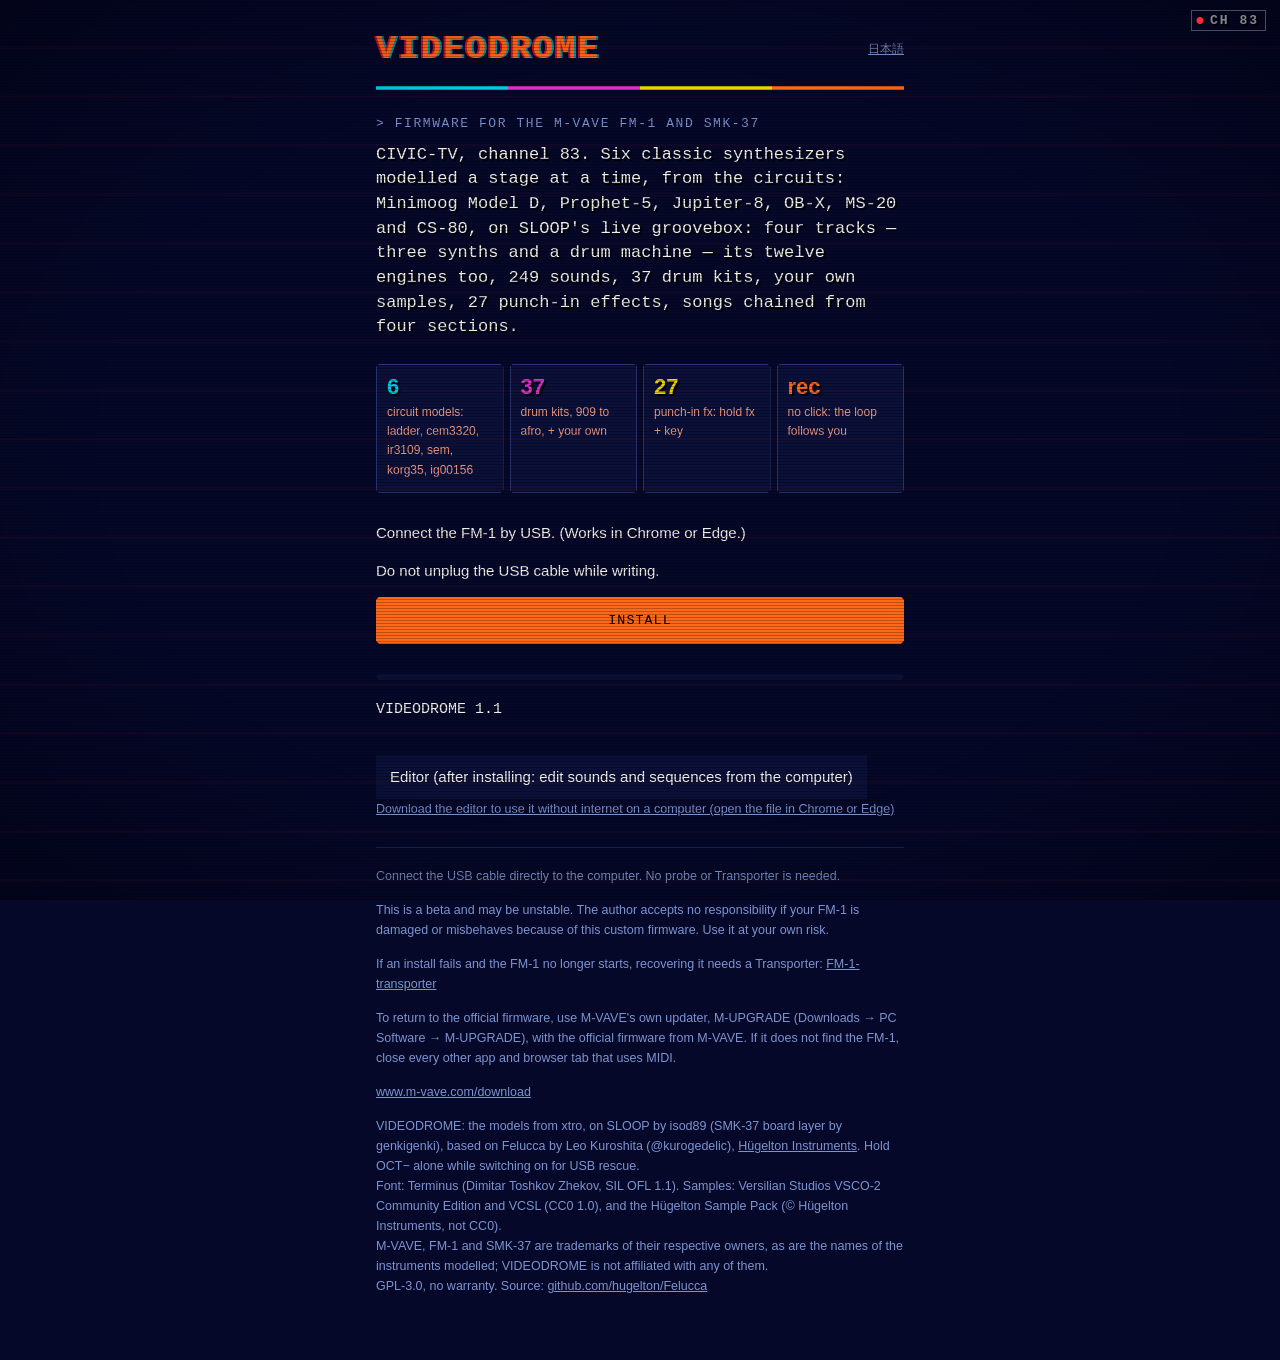
==== commit c51905fb: "Videodrome 1.1: UI overhaul, CH 83 public access with xtro's panel vocabulary Device (FM-1 and SMK-3" ====
--- a/docs/webapp/installer/index.html
+++ b/docs/webapp/installer/index.html
@@ -53,9 +53,68 @@
                     padding: 12px 16px; cursor: pointer; }
   button#stock-go:disabled { color: var(--dim); cursor: default; }
   @media (max-width: 420px) { .tiles { grid-template-columns: repeat(2, 1fr); } .logo svg { width: 170px; } }
+  /* VD-SKIN */
+  /* ---- VIDEODROME 1.1: CH 83, the skin of the editor, the installer and the uploader (web/vd_skin.css; copied into
+     each page by tools/vd_skin.py, tests/site_test.py checks the copies). Public access after midnight: the dead-air
+     blue of a community bulletin board, character-generator type with its drop edge, the chyron's yellow; xtro's panel
+     vocabulary over it: chamfered frames, > prompts, [CHIP] names, hatched banners for what must not be missed. And
+     under it the signal: a faint red in the raster. The firmware's palette CH 83 (gfx.c) in the same colours. ---- */
+  :root {
+    --ch-bg: #06082a; --ch-s1: #0b1038; --ch-s2: #141c4e; --ch-s3: #2a3474; --ch-line: #1a2254;
+    --ch-dim: #7c94ce; --ch-fg2: #e6e6dc; --ch-fg: #f0f0e8; --ch-cg: #ffdc28; --ch-flesh: #ec9680; --ch-sig: #ff2c34;
+    --ch-edge: 2px 2px 0 rgba(0, 0, 0, .85);                      /* the character generator's drop edge */
+    --ch-chamfer: polygon(3px 0, calc(100% - 3px) 0, 100% 3px, 100% calc(100% - 3px), calc(100% - 3px) 100%, 3px 100%,
+                          0 calc(100% - 3px), 0 3px);
+    /* the pages' own names for them: the editor's, the installer's, the uploader's */
+    --bg: var(--ch-bg); --s1: var(--ch-s1); --s2: var(--ch-s2); --s3: var(--ch-s3); --line: var(--ch-line);
+    --dim: var(--ch-dim); --fg2: var(--ch-fg2); --fg: var(--ch-fg); --tile: var(--ch-s1); --panel: var(--ch-s1);
+    --red: var(--ch-sig); --bad: var(--ch-sig); --osd: var(--ch-cg);
+  }
+  body { background: var(--bg); }
+  /* xtro: one chamfer on every box (not while a control has the keyboard: its focus ring stays whole) */
+  .card, .tile, .group, progress, .chainline, pre, .preview, select[size],
+  button:not(:focus-visible), select:not(:focus-visible) { clip-path: var(--ch-chamfer); }
+  .card, .tile, .group { border: 1px solid var(--ch-s3); }
+  /* character-generator type: the drop edge on what is set large */
+  h2, .lead, .tile b, #pagetitle, .sub { text-shadow: var(--ch-edge); }
+  .lead, button#go, #status, h1 { font-family: ui-monospace, "Cascadia Mono", Menlo, Consolas, monospace; }
+  .lead { font-size: 17px; line-height: 1.45; }
+  button.pri:disabled, button#go:disabled { background: var(--ch-s1); color: var(--ch-s3); }
+  /* xtro's prompts and chips: a section's title after a > , the page's name in brackets */
+  .card > h2::before, .group > h2::before, main > h1::before { content: "> "; color: var(--ch-dim); text-shadow: none; }
+  .card > h2::first-letter { color: inherit; }
+  #pagetitle::before { content: "["; color: var(--ch-dim); margin-right: 2px; }
+  #pagetitle::after { content: "]"; color: var(--ch-dim); margin-left: 2px; }
+  .tabs button[aria-selected="true"]::before { content: "> "; color: var(--ch-cg); }
+  /* the chyron's yellow for what is pressed, chosen or ready; the flesh tone for the quiet second line */
+  ::selection { background: var(--ch-cg); color: #000; }
+  .seg button[aria-pressed="true"], button.tog[aria-pressed="true"] { background: var(--ch-cg); color: #000; }
+  .small, .dim, .tile span, footer { color: var(--ch-dim); }
+  .tile span, .brand span { color: var(--ch-flesh); }
+  /* the loud marker (xtro's banner): an error as a bar in the signal's red with hatched caps, the text knocked out */
+  #status.err, #status.bad, .vd-banner {
+    color: #000; background-color: var(--ch-sig); padding: 2px 18px; text-shadow: none; clip-path: var(--ch-chamfer);
+    background-image: repeating-linear-gradient(45deg, rgba(0, 0, 0, .9) 0 2px, transparent 2px 4px),
+                      repeating-linear-gradient(45deg, rgba(0, 0, 0, .9) 0 2px, transparent 2px 4px);
+    background-size: 10px 100%, 10px 100%; background-position: left top, right top; background-repeat: no-repeat; }
+  /* the station's bug in the corner, and its light: on the air */
+  html::after { content: "CH 83"; position: fixed; top: 10px; right: 14px; z-index: 2147483001; pointer-events: none;
+    font: 700 13px/1 ui-monospace, Menlo, Consolas, monospace; letter-spacing: 2px; color: rgba(240, 240, 232, .55);
+    padding: 3px 6px 3px 18px; border: 1px solid rgba(240, 240, 232, .3); text-shadow: var(--ch-edge);
+    background: radial-gradient(circle at 8px 50%, var(--ch-sig) 0 3px, transparent 4px); animation: ch-air 2.4s steps(1) infinite; }
+  @keyframes ch-air { 50% { background: none; } }
+  @media (prefers-reduced-motion: reduce) { html::after { animation: none; } }
+  /* the raster, and the signal under it: a faint red band now and then between the scanlines */
+  body.crt::after { content: ""; position: fixed; inset: 0; pointer-events: none; z-index: 2147483000;
+    background: repeating-linear-gradient(to bottom, transparent 0, transparent 2px, rgba(0, 0, 0, .24) 2px, rgba(0, 0, 0, .24) 3px),
+                repeating-linear-gradient(to bottom, transparent 0, transparent 46px, rgba(255, 24, 40, .035) 46px, rgba(255, 24, 40, .035) 49px),
+                radial-gradient(ellipse at center, transparent 60%, rgba(0, 0, 10, .45) 100%); }
+  @media print { body.crt::after, html::after { display: none; } }
+  /* ---- /VIDEODROME 1.1 ---- */
+  /* /VD-SKIN */
 </style>
 </head>
-<body>
+<body class="crt">
 <main>
   <div class="top"><div class="logo"><span class="vdmark">VIDEODROME</span></div><button class="lang" id="lang"></button></div>
   <div class="strip"><i></i><i></i><i></i><i></i></div>
@@ -76,7 +135,7 @@
   <p id="status"></p>
   <pre id="log"></pre>
   <a class="ed" href="../editor/" data-t="editor"></a>
-  <p class="small"><a href="../editor/sloop-editor.html" download="sloop-editor-1.0.html" data-t="edOffline"></a></p>
+  <p class="small"><a href="../editor/sloop-editor.html" download="sloop-editor-1.1.html" data-t="edOffline"></a></p>
   <p><button id="app" class="ed" hidden data-t="appInstall"></button></p>
   <hr>
   <p class="small" data-t="direct"></p>
@@ -773,7 +832,7 @@
 const say = (txt) => { lastKey = null; $("status").textContent = txt; };
 const log = (t) => { $("log").textContent += t + "\n"; };
 let image = null;
-const meta = {"version": "1.0", "product": "FM-1_900", "pkg": "../../firmware/sloop-1.0.fwsc", "sha256": "d161e5582905dd75d867768f6d83a9ad39edec4be9a97933ebb467d213ef9742"};
+const meta = {"version": "1.1", "product": "FM-1_900", "pkg": "../../firmware/sloop-1.1.fwsc", "sha256": "0fc90909cf56e9cc79148f2f73b17a8ba5f60ef94eb3df931a08e72605207f11"};
 
 let writing = false;
 const lockAll = (on) => {
